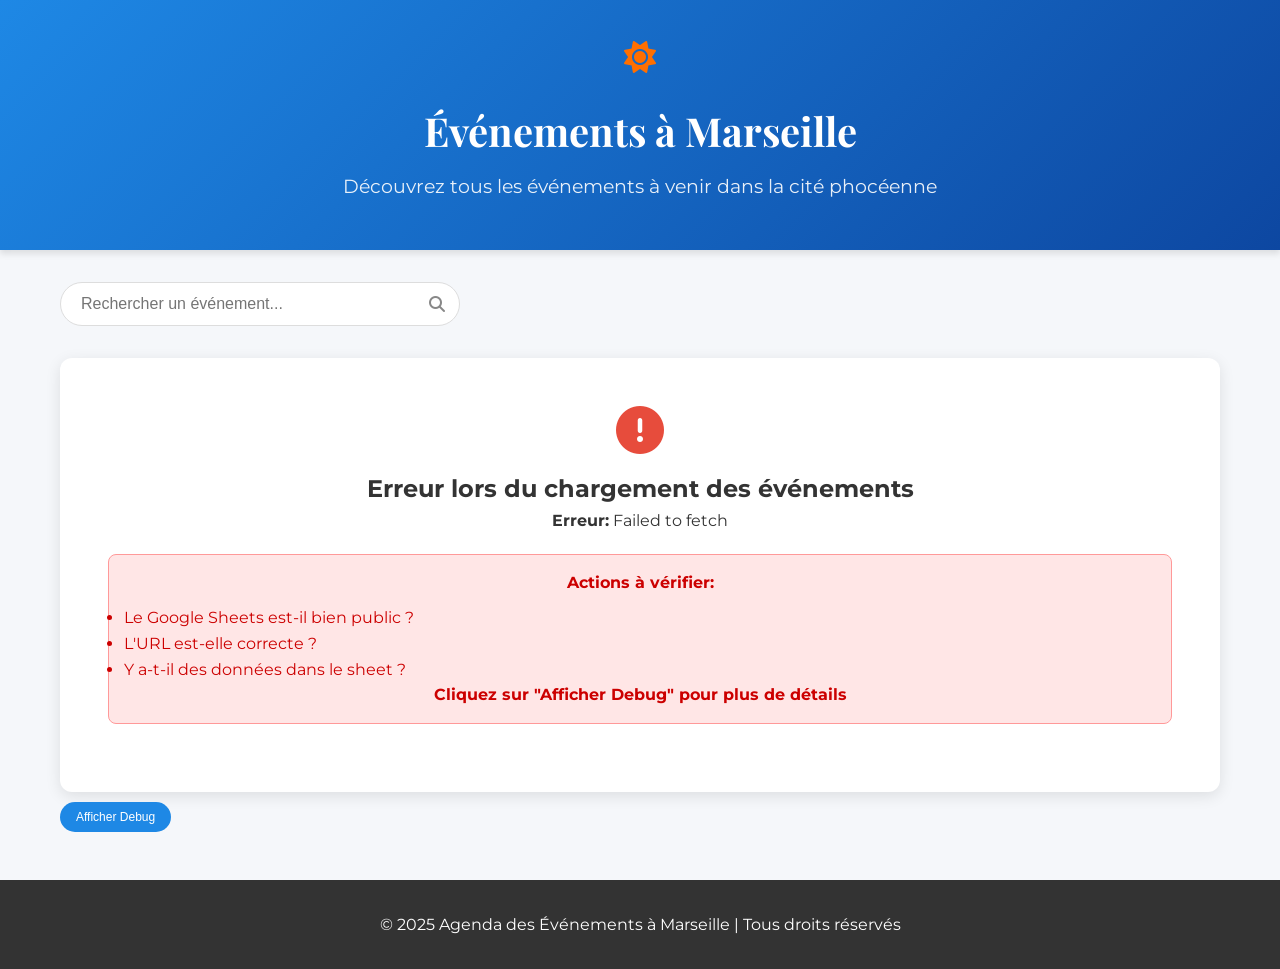
==== index.html @ 5e664c05 "Add files via upload" ====
<!DOCTYPE html>
<html lang="fr">
<head>
  <meta charset="UTF-8">
  <meta name="viewport" content="width=device-width, initial-scale=1.0">
  <title>Événements à Marseille | Agenda Culturel</title>
  <link rel="stylesheet" href="https://cdnjs.cloudflare.com/ajax/libs/font-awesome/6.4.0/css/all.min.css">
  <link href="https://fonts.googleapis.com/css2?family=Montserrat:wght@400;600;700&family=Playfair+Display:wght@700&display=swap" rel="stylesheet">
  <style>
    :root {
      --primary-color: #1e88e5;
      --secondary-color: #ff6f00;
      --background-color: #f5f7fa;
      --card-color: #ffffff;
      --text-color: #333333;
      --accent-color: #e91e63;
    }
    
    * {
      margin: 0;
      padding: 0;
      box-sizing: border-box;
    }
    
    body {
      font-family: 'Montserrat', sans-serif;
      background-color: var(--background-color);
      color: var(--text-color);
      line-height: 1.6;
    }
    
    header {
      background: linear-gradient(135deg, var(--primary-color), #0d47a1);
      color: white;
      padding: 2rem 0;
      text-align: center;
      box-shadow: 0 4px 6px rgba(0, 0, 0, 0.1);
    }
    
    .header-content {
      max-width: 1200px;
      margin: 0 auto;
      padding: 0 20px;
    }
    
    h1 {
      font-family: 'Playfair Display', serif;
      font-size: 2.5rem;
      margin-bottom: 0.5rem;
    }
    
    .subtitle {
      font-size: 1.2rem;
      opacity: 0.9;
      margin-bottom: 1rem;
    }
    
    .marseille-icon {
      font-size: 2rem;
      margin-bottom: 1rem;
      color: var(--secondary-color);
    }
    
    main {
      max-width: 1200px;
      margin: 2rem auto;
      padding: 0 20px;
    }
    
    .filters {
      display: flex;
      justify-content: space-between;
      align-items: center;
      margin-bottom: 2rem;
      flex-wrap: wrap;
      gap: 1rem;
    }
    
    .search-box {
      flex-grow: 1;
      max-width: 400px;
      position: relative;
    }
    
    .search-box input {
      width: 100%;
      padding: 12px 20px;
      border: 1px solid #ddd;
      border-radius: 30px;
      font-size: 1rem;
      outline: none;
      transition: all 0.3s;
    }
    
    .search-box input:focus {
      border-color: var(--primary-color);
      box-shadow: 0 0 0 2px rgba(30, 136, 229, 0.2);
    }
    
    .search-icon {
      position: absolute;
      right: 15px;
      top: 50%;
      transform: translateY(-50%);
      color: #888;
    }
    
    .events-grid {
      display: grid;
      grid-template-columns: repeat(auto-fill, minmax(300px, 1fr));
      gap: 2rem;
    }
    
    .event {
      background-color: var(--card-color);
      border-radius: 12px;
      overflow: hidden;
      box-shadow: 0 4px 15px rgba(0, 0, 0, 0.1);
      transition: transform 0.3s, box-shadow 0.3s;
      height: 100%;
      display: flex;
      flex-direction: column;
      cursor: pointer;
      text-decoration: none;
      color: inherit;
    }
    
    .event:hover {
      transform: translateY(-5px);
      box-shadow: 0 10px 25px rgba(0, 0, 0, 0.15);
    }
    
    .event-image {
      height: 200px;
      overflow: hidden;
      position: relative;
      background: linear-gradient(45deg, var(--primary-color), var(--accent-color));
      display: flex;
      align-items: center;
      justify-content: center;
      color: white;
      font-size: 3rem;
    }
    
    .event-image img {
      width: 100%;
      height: 100%;
      object-fit: cover;
      transition: transform 0.5s;
    }
    
    .event:hover .event-image img {
      transform: scale(1.05);
    }
    
    .event-content {
      padding: 1.5rem;
      flex-grow: 1;
      display: flex;
      flex-direction: column;
    }
    
    .event-date {
      display: inline-block;
      background-color: var(--accent-color);
      color: white;
      padding: 5px 12px;
      border-radius: 20px;
      font-size: 0.85rem;
      margin-bottom: 1rem;
    }
    
    .event h2 {
      font-size: 1.4rem;
      margin-bottom: 0.8rem;
      color: var(--primary-color);
    }
    
    .event-description {
      margin-bottom: 1.2rem;
      color: #555;
      display: -webkit-box;
      -webkit-line-clamp: 3;
      -webkit-box-orient: vertical;
      overflow: hidden;
      flex-grow: 1;
    }
    
    .event-details {
      display: flex;
      flex-direction: column;
      gap: 0.5rem;
      font-size: 0.95rem;
      margin-top: auto;
    }
    
    .event-detail {
      display: flex;
      align-items: flex-start;
      gap: 0.5rem;
    }
    
    .event-detail i {
      color: var(--primary-color);
      min-width: 20px;
      margin-top: 4px;
    }
    
    .view-more-btn {
      background: linear-gradient(135deg, var(--primary-color), var(--accent-color));
      color: white;
      border: none;
      padding: 10px 20px;
      border-radius: 25px;
      font-size: 0.9rem;
      cursor: pointer;
      transition: all 0.3s;
      margin-top: 1rem;
      text-align: center;
      display: inline-block;
      text-decoration: none;
    }
    
    .view-more-btn:hover {
      transform: translateX(5px);
      box-shadow: 0 5px 15px rgba(30, 136, 229, 0.3);
    }
    
    .no-events {
      grid-column: 1 / -1;
      text-align: center;
      padding: 3rem;
      background-color: var(--card-color);
      border-radius: 12px;
      box-shadow: 0 4px 15px rgba(0, 0, 0, 0.1);
    }
    
    .loading {
      text-align: center;
      padding: 2rem;
      font-size: 1.2rem;
      color: #666;
    }
    
    footer {
      background-color: #333;
      color: white;
      text-align: center;
      padding: 2rem 0;
      margin-top: 3rem;
    }
    
    .footer-content {
      max-width: 1200px;
      margin: 0 auto;
      padding: 0 20px;
    }
    
    .price-tag {
      display: inline-block;
      background-color: var(--secondary-color);
      color: white;
      padding: 3px 10px;
      border-radius: 20px;
      font-size: 0.8rem;
      margin-top: 0.5rem;
    }
    
    .debug-info {
      background-color: #f8f9fa;
      border: 1px solid #ddd;
      padding: 10px;
      margin-top: 20px;
      border-radius: 5px;
      font-family: monospace;
      font-size: 12px;
      white-space: pre-wrap;
      max-height: 300px;
      overflow-y: auto;
      display: none;
    }
    
    .debug-toggle {
      background: var(--primary-color);
      color: white;
      border: none;
      padding: 8px 16px;
      border-radius: 20px;
      cursor: pointer;
      margin-top: 10px;
      font-size: 12px;
    }
    
    .error-message {
      background-color: #ffe6e6;
      border: 1px solid #ff9999;
      color: #cc0000;
      padding: 15px;
      border-radius: 8px;
      margin: 20px 0;
    }
    
    @media (max-width: 768px) {
      .events-grid {
        grid-template-columns: 1fr;
      }
      
      .filters {
        flex-direction: column;
        align-items: stretch;
      }
      
      .search-box {
        max-width: 100%;
      }
      
      h1 {
        font-size: 2rem;
      }
    }
  </style>
</head>
<body>
  <header>
    <div class="header-content">
      <div class="marseille-icon">
        <i class="fas fa-sun"></i>
      </div>
      <h1>Événements à Marseille</h1>
      <p class="subtitle">Découvrez tous les événements à venir dans la cité phocéenne</p>
    </div>
  </header>

  <main>
    <div class="filters">
      <div class="search-box">
        <input type="text" id="search-input" placeholder="Rechercher un événement...">
        <i class="fas fa-search search-icon"></i>
      </div>
    </div>
    
    <div id="events-container" class="events-grid">
      <div class="loading">
        <i class="fas fa-spinner fa-spin"></i> Chargement des événements...
      </div>
    </div>
    
    <button class="debug-toggle" onclick="toggleDebug()">Afficher Debug</button>
    <div id="debug-info" class="debug-info"></div>
  </main>

  <footer>
    <div class="footer-content">
      <p>&copy; 2025 Agenda des Événements à Marseille | Tous droits réservés</p>
    </div>
  </footer>

  <script>
    const sheetURL = "https://docs.google.com/spreadsheets/d/1FGkH2h9VvGw-jmrqRP0_Gr5gJJ10aplNhSPV1yyI5_U/gviz/tq?tqx=out:json&gid=0";
    let allEvents = [];
    let debugLogs = [];

    function logDebug(message, data = null) {
      const timestamp = new Date().toLocaleTimeString();
      let logEntry = `[${timestamp}] ${message}`;
      if (data) {
        logEntry += "\n" + JSON.stringify(data, null, 2);
      }
      debugLogs.push(logEntry);
      console.log(message, data);
    }
    
    function toggleDebug() {
      const debugDiv = document.getElementById('debug-info');
      const button = document.querySelector('.debug-toggle');
      if (debugDiv.style.display === 'none' || debugDiv.style.display === '') {
        debugDiv.style.display = 'block';
        debugDiv.textContent = debugLogs.join('\n\n');
        button.textContent = 'Masquer Debug';
      } else {
        debugDiv.style.display = 'none';
        button.textContent = 'Afficher Debug';
      }
    }
    
    // Fonction pour extraire la valeur d'une colonne
    function getColumnValue(row, possibleNames) {
      for (let name of possibleNames) {
        const index = cols.indexOf(name);
        if (index !== -1 && row.c && row.c[index] && row.c[index].v !== null && row.c[index].v !== undefined) {
          if (name === "Date" && row.c[index].f) {
            return row.c[index].f;
          }
          let value = row.c[index].v;
          if (typeof value === 'string') {
            value = value.replace(/#+/g, "").trim();
          }
          return value;
        }
      }
      return null;
    }
    
    let cols = [];

    async function fetchEvents() {
      try {
        logDebug('🚀 Début du chargement des événements');
        logDebug('📍 URL utilisée:', { url: sheetURL });
        
        const response = await fetch(sheetURL);
        logDebug('📡 Réponse reçue:', { status: response.status, statusText: response.statusText });
        
        if (!response.ok) {
          throw new Error(`Erreur HTTP: ${response.status} - ${response.statusText}`);
        }
        
        const text = await response.text();
        logDebug('📄 Taille de la réponse:', { bytes: text.length });
        
        // Extraire le JSON depuis la réponse JSONP
        const jsonStart = text.indexOf('{');
        const jsonEnd = text.lastIndexOf('}') + 1;
        if (jsonStart === -1 || jsonEnd === 0) {
          throw new Error('Format de réponse invalide - pas de JSON trouvé.');
        }
        const jsonText = text.substring(jsonStart, jsonEnd);
        
        const json = JSON.parse(jsonText);
        logDebug('✅ JSON parsé avec succès');
        
        if (!json.table || !json.table.rows || !json.table.cols) {
          throw new Error('La structure attendue n\'est pas présente dans la réponse JSON.');
        }
        
        cols = json.table.cols.map(col => col.label);
        const rows = json.table.rows;
        logDebug('📊 Structure des données:', {
          nombreLignes: rows.length,
          nombreColonnes: cols.length,
          colonnes: cols
        });
        
        const today = new Date();
        today.setHours(0, 0, 0, 0);
        
        allEvents = rows.map((row, index) => {
          const event = {};
          try {
            // Récupérer l'ID unique depuis le Google Sheet
            event.id = getColumnValue(row, ['ID de l\'evenement', 'ID de l\'événement', 'Event ID', 'ID']) || `event-${index}`;
            event.title = getColumnValue(row, ['Titre', 'Title']) || `Événement ${index + 1}`;
            event.description = getColumnValue(row, ['Description', 'Description courte']) || 'Description non disponible';
            event.price = getColumnValue(row, ['Prix', 'Price']) || 'Prix non précisé';
            event.location = getColumnValue(row, ['Lieu', 'Location']) || 'Lieu non précisé';
            event.address = getColumnValue(row, ['Adresse', 'Address']) || '';
            event.thumbnail = getColumnValue(row, ['Thumbnail']) || '';
            event.category = getColumnValue(row, ['Catégorie', 'Category']) || '';
            
            // Traitement de la date
            const dateValue = getColumnValue(row, ['Date']);
            if (dateValue) {
              if (typeof dateValue === 'string' && /^\d{4}-\d{2}-\d{2}$/.test(dateValue)) {
                event.eventDate = new Date(dateValue + "T00:00:00");
              } else {
                event.eventDate = new Date(dateValue);
              }
              if (isNaN(event.eventDate.getTime())) {
                event.eventDate = new Date();
                event.eventDate.setDate(event.eventDate.getDate() + 7);
                event.formattedDate = "Date à confirmer";
              } else {
                event.formattedDate = event.eventDate.toLocaleDateString('fr-FR', {
                  weekday: 'long',
                  day: 'numeric',
                  month: 'long',
                  year: 'numeric'
                });
              }
            } else {
              event.eventDate = new Date();
              event.eventDate.setDate(event.eventDate.getDate() + 7);
              event.formattedDate = "Date à confirmer";
            }
            return event;
          } catch (e) {
            logDebug(`❌ Erreur lors du traitement de l'événement ${index}:`, e.message);
            return null;
          }
        }).filter(event => event && event.title && event.title.trim() !== '');
        
        // Sauvegarder les événements dans le localStorage pour la page de détail
        localStorage.setItem('marseilleEvents', JSON.stringify(allEvents));
        
        logDebug('🎉 Événements traités:', {
          nombreTotal: allEvents.length
        });
        
        // Filtrer les événements à venir
        const upcomingEvents = allEvents.filter(e => e.eventDate >= today).sort((a, b) => a.eventDate - b.eventDate);
        logDebug('📅 Événements à venir:', { nombre: upcomingEvents.length });
        
        displayEvents(upcomingEvents);
        setupSearch();
      } catch (error) {
        logDebug('💥 ERREUR CRITIQUE:', error);
        console.error('Erreur lors du chargement des événements:', error);
        document.getElementById('events-container').innerHTML = `
          <div class="no-events">
            <i class="fas fa-exclamation-circle" style="font-size: 3rem; color: #e74c3c; margin-bottom: 1rem;"></i>
            <h2>Erreur lors du chargement des événements</h2>
            <p><strong>Erreur:</strong> ${error.message}</p>
            <div class="error-message">
              <strong>Actions à vérifier:</strong>
              <ul style="text-align: left; margin-top: 10px;">
                <li>Le Google Sheets est-il bien public ?</li>
                <li>L'URL est-elle correcte ?</li>
                <li>Y a-t-il des données dans le sheet ?</li>
              </ul>
              <p><strong>Cliquez sur "Afficher Debug" pour plus de détails</strong></p>
            </div>
          </div>
        `;
      }
    }
    
    function displayEvents(events) {
      const container = document.getElementById('events-container');
      if (events.length === 0) {
        container.innerHTML = `
          <div class="no-events">
            <i class="fas fa-calendar-times" style="font-size: 3rem; color: #666; margin-bottom: 1rem;"></i>
            <h2>Aucun événement à venir</h2>
            <p>Revenez bientôt pour découvrir les prochains événements à Marseille !</p>
          </div>
        `;
        return;
      }
      
      container.innerHTML = events.map(event => {
        const imageHTML = (event.thumbnail && event.thumbnail.trim() !== '')
          ? `<img src="${event.thumbnail}" alt="${event.title}" onerror="this.parentNode.innerHTML='<i class=\\'fas fa-music\\'></i>'">`
          : '<i class="fas fa-music"></i>';
        
        return `
          <a href="event-detail.html?id=${event.id}" class="event">
            <div class="event-image">${imageHTML}</div>
            <div class="event-content">
              <span class="event-date">${event.formattedDate}</span>
              <h2>${event.title}</h2>
              <p class="event-description">${event.description}</p>
              <div class="event-details">
                ${event.location && event.location !== 'Lieu non précisé'
                  ? `<div class="event-detail"><i class="fas fa-map-marker-alt"></i><span>${event.location}${event.address ? ', ' + event.address : ''}</span></div>`
                  : ''}
                ${event.price && event.price !== 'Prix non précisé'
                  ? `<div class="event-detail"><i class="fas fa-tag"></i><span class="price-tag">${event.price}</span></div>`
                  : ''}
                ${event.category
                  ? `<div class="event-detail"><i class="fas fa-folder"></i><span>${event.category}</span></div>`
                  : ''}
              </div>
              <span class="view-more-btn">Voir plus <i class="fas fa-arrow-right"></i></span>
            </div>
          </a>
        `;
      }).join('');
      
      logDebug('✨ Événements affichés avec succès');
    }
    
    function setupSearch() {
      const searchInput = document.getElementById('search-input');
      searchInput.addEventListener('input', (e) => {
        const searchTerm = e.target.value.toLowerCase().trim();
        if (searchTerm === '') {
          const today = new Date();
          today.setHours(0, 0, 0, 0);
          const upcomingEvents = allEvents.filter(event => event.eventDate >= today).sort((a, b) => a.eventDate - b.eventDate);
          displayEvents(upcomingEvents);
        } else {
          const filteredEvents = allEvents.filter(event => {
            const searchableText = `${event.title} ${event.description} ${event.location} ${event.category}`.toLowerCase();
            return searchableText.includes(searchTerm);
          });
          displayEvents(filteredEvents);
        }
      });
      logDebug('🔍 Recherche configurée');
    }
    
    document.addEventListener('DOMContentLoaded', () => {
      logDebug('🌟 Page chargée, début de l\'initialisation');
      fetchEvents();
    });
  </script>
</body>
</html>
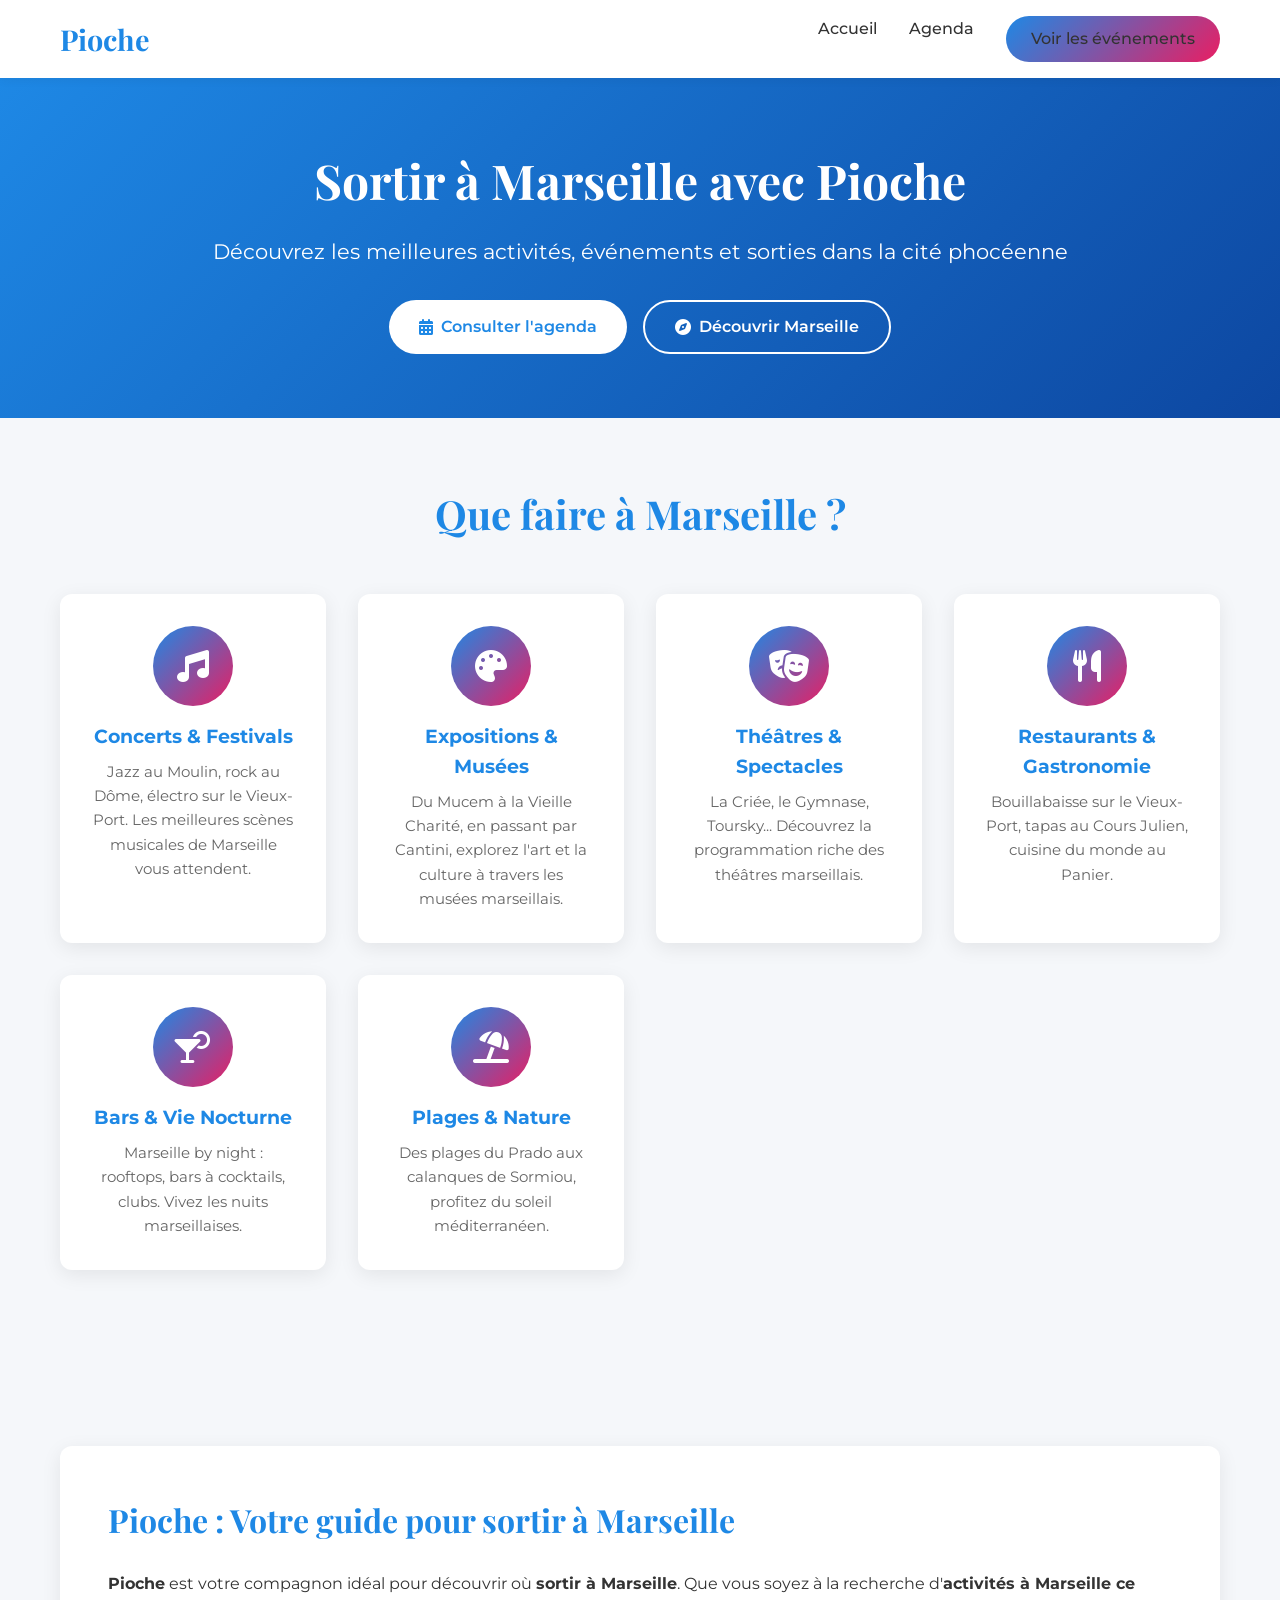
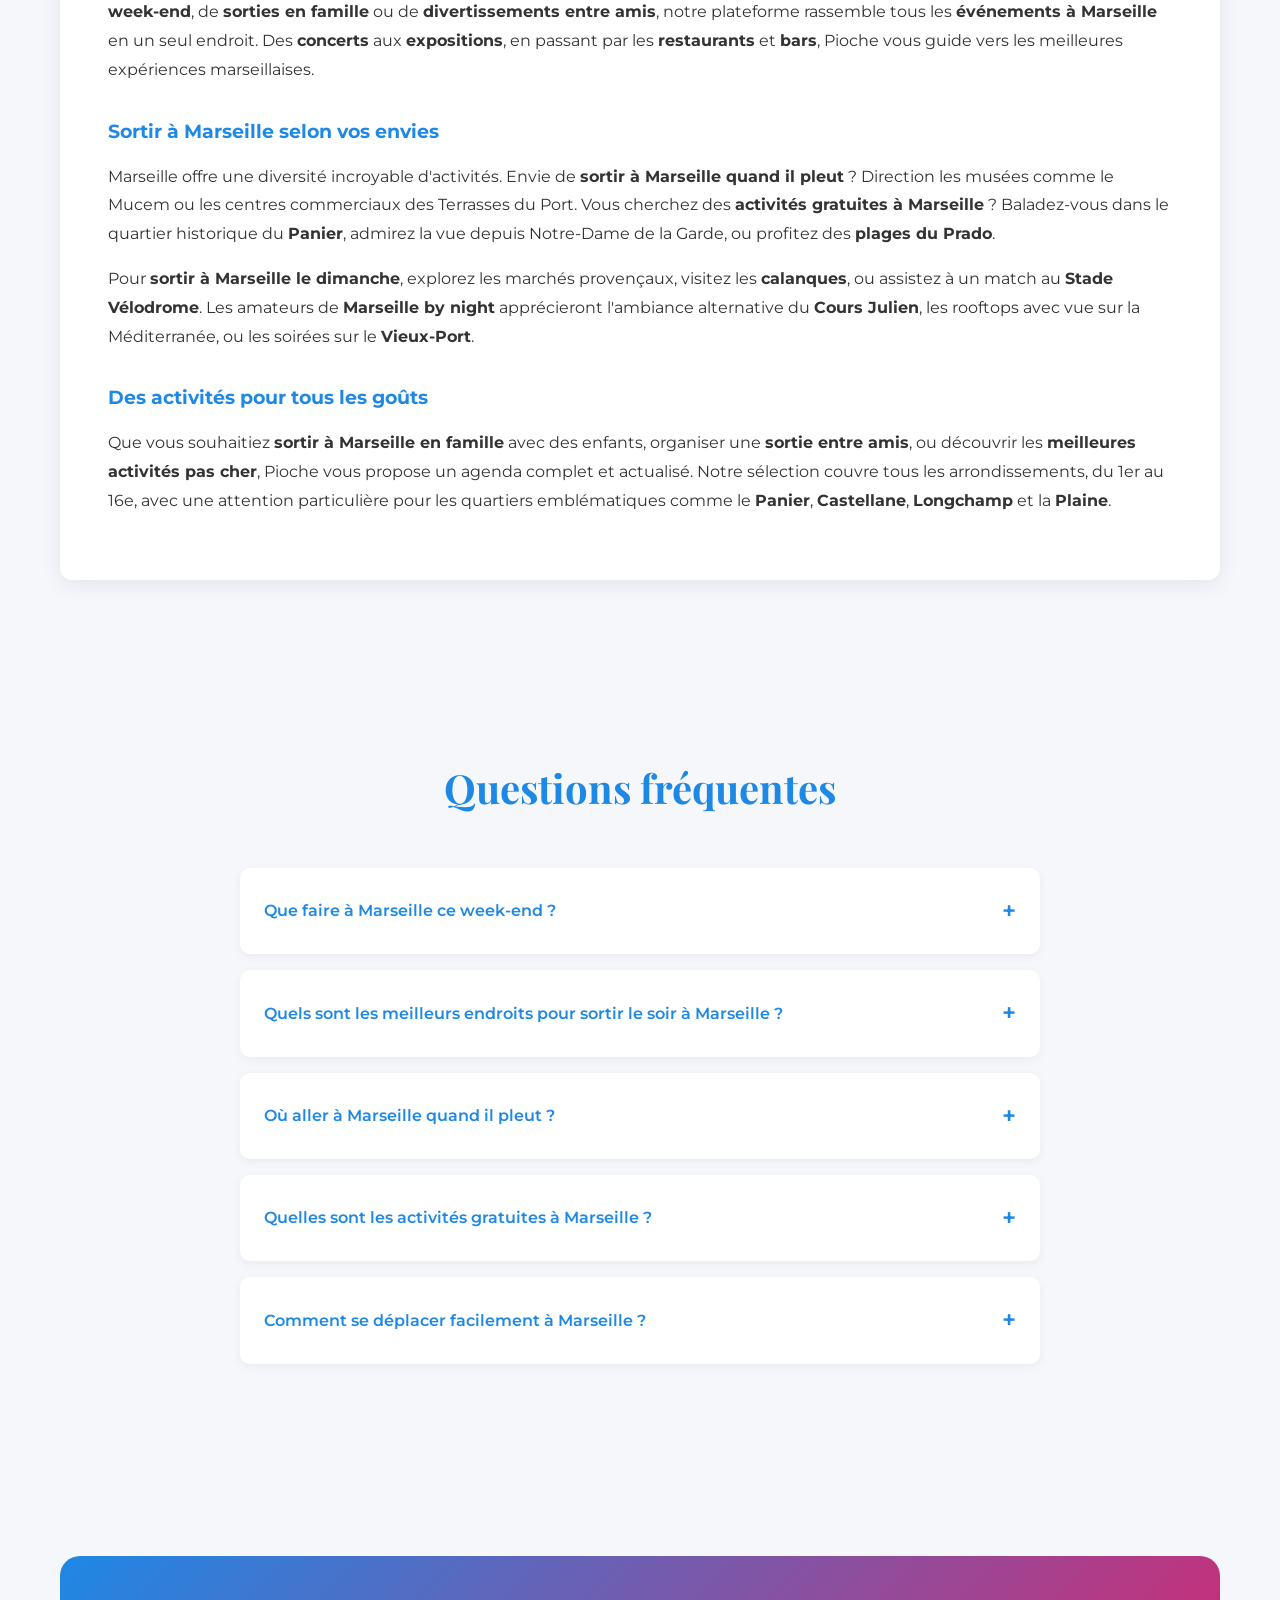
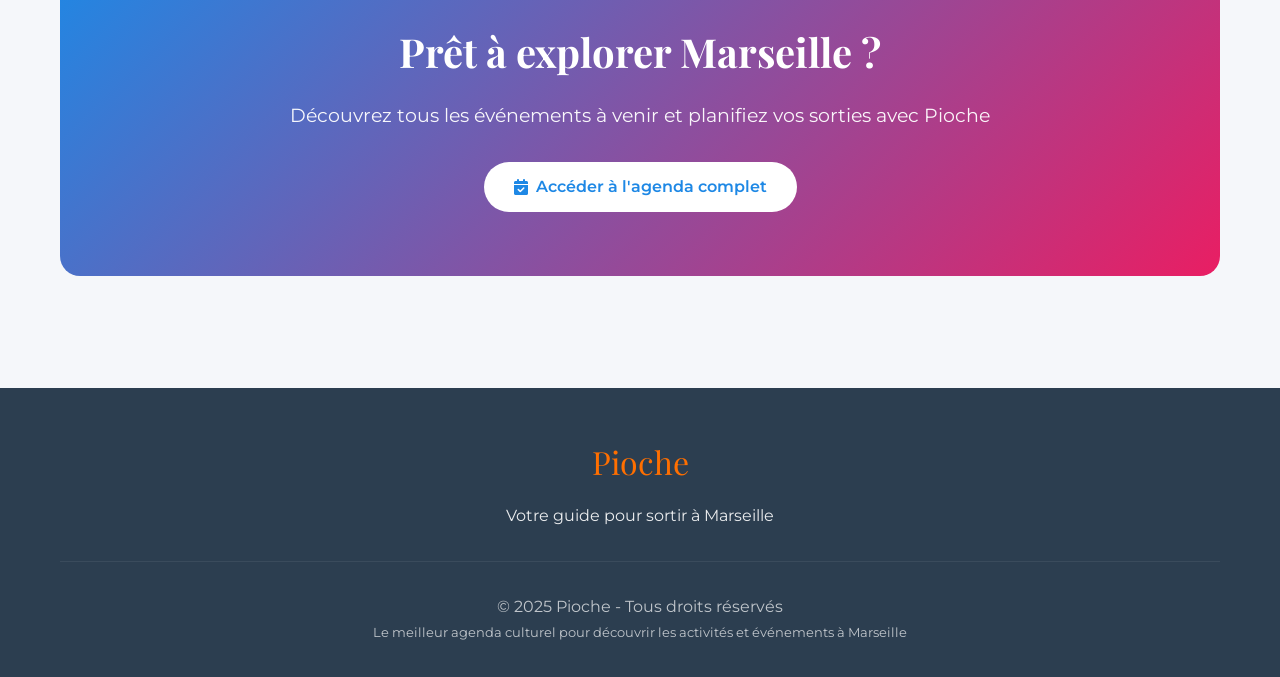
==== commit 7478fdd3: "Add files via upload" ====
--- a/index.html
+++ b/index.html
@@ -3,9 +3,77 @@
 <head>
   <meta charset="UTF-8">
   <meta name="viewport" content="width=device-width, initial-scale=1.0">
-  <title>Événements à Marseille | Agenda Culturel</title>
+  
+  <!-- SEO Meta Tags Essentiels -->
+  <title>Sortir à Marseille - Pioche | Guide des Activités & Événements 2025</title>
+  <meta name="description" content="Découvrez où sortir à Marseille avec Pioche : concerts, expositions, théâtres, restaurants et bars. Trouvez les meilleures activités à Marseille ce week-end, en famille ou entre amis. Guide complet des sorties marseillaises.">
+  <meta name="keywords" content="sortir à Marseille, activités Marseille, loisirs Marseille, que faire à Marseille, événements Marseille, Pioche, Marseille by night, sortir à Marseille ce week-end, concerts Marseille, expositions Marseille">
+  
+  <!-- Open Graph pour les réseaux sociaux -->
+  <meta property="og:title" content="Pioche - Sortir à Marseille | Guide des Événements & Activités 2025">
+  <meta property="og:description" content="Découvrez tous les événements et activités à Marseille avec Pioche : concerts, expositions, théâtres. Votre guide pour sortir dans la cité phocéenne !">
+  <meta property="og:image" content="https://pioche.me/images/pioche-og.jpg">
+  <meta property="og:url" content="https://pioche.me">
+  <meta property="og:type" content="website">
+  <meta property="og:locale" content="fr_FR">
+  <meta property="og:site_name" content="Pioche - Sortir à Marseille">
+  
+  <!-- Twitter Card -->
+  <meta name="twitter:card" content="summary_large_image">
+  <meta name="twitter:title" content="Pioche - Sortir à Marseille | Guide Culturel 2025">
+  <meta name="twitter:description" content="Tous les événements et activités à Marseille sur Pioche : concerts, expos, théâtres. Votre guide pour sortir à Marseille !">
+  <meta name="twitter:image" content="https://pioche.me/images/pioche-twitter.jpg">
+  
+  <!-- Canonical URL -->
+  <link rel="canonical" href="https://pioche.me/">
+  
+  <!-- Favicon -->
+  <link rel="icon" type="image/x-icon" href="/favicon.ico">
+  <link rel="apple-touch-icon" sizes="180x180" href="/apple-touch-icon.png">
+  
+  <!-- Schema.org Structured Data -->
+  <script type="application/ld+json">
+  {
+    "@context": "https://schema.org",
+    "@type": "WebSite",
+    "name": "Pioche - Sortir à Marseille",
+    "url": "https://pioche.me",
+    "description": "Guide culturel et agenda des sorties à Marseille : événements, concerts, expositions, théâtres",
+    "potentialAction": {
+      "@type": "SearchAction",
+      "target": "https://pioche.me/agenda.html?search={search_term_string}",
+      "query-input": "required name=search_term_string"
+    },
+    "publisher": {
+      "@type": "Organization",
+      "name": "Pioche",
+      "url": "https://pioche.me",
+      "logo": {
+        "@type": "ImageObject",
+        "url": "https://pioche.me/logo.png"
+      }
+    },
+    "areaServed": {
+      "@type": "City",
+      "name": "Marseille",
+      "address": {
+        "@type": "PostalAddress",
+        "addressRegion": "Provence-Alpes-Côte d'Azur",
+        "addressCountry": "FR"
+      }
+    }
+  }
+  </script>
+  
+  <!-- Preconnect pour optimiser les performances -->
+  <link rel="preconnect" href="https://fonts.googleapis.com">
+  <link rel="preconnect" href="https://fonts.gstatic.com" crossorigin>
+  <link rel="preconnect" href="https://cdnjs.cloudflare.com">
+  
+  <!-- CSS externe -->
   <link rel="stylesheet" href="https://cdnjs.cloudflare.com/ajax/libs/font-awesome/6.4.0/css/all.min.css">
   <link href="https://fonts.googleapis.com/css2?family=Montserrat:wght@400;600;700&family=Playfair+Display:wght@700&display=swap" rel="stylesheet">
+  
   <style>
     :root {
       --primary-color: #1e88e5;
@@ -29,225 +97,327 @@
       line-height: 1.6;
     }
     
-    header {
+    /* Skip to main content for accessibility */
+    .skip-link {
+      position: absolute;
+      top: -40px;
+      left: 0;
+      background: var(--primary-color);
+      color: white;
+      padding: 8px;
+      text-decoration: none;
+      z-index: 100;
+    }
+    
+    .skip-link:focus {
+      top: 0;
+    }
+    
+    /* Navigation */
+    nav {
+      background: white;
+      box-shadow: 0 2px 10px rgba(0, 0, 0, 0.05);
+      position: sticky;
+      top: 0;
+      z-index: 100;
+    }
+    
+    .nav-container {
+      max-width: 1200px;
+      margin: 0 auto;
+      padding: 1rem 20px;
+      display: flex;
+      justify-content: space-between;
+      align-items: center;
+    }
+    
+    .logo {
+      font-family: 'Playfair Display', serif;
+      font-size: 1.8rem;
+      color: var(--primary-color);
+      text-decoration: none;
+      font-weight: 700;
+    }
+    
+    .nav-links {
+      display: flex;
+      gap: 2rem;
+      list-style: none;
+    }
+    
+    .nav-links a {
+      color: var(--text-color);
+      text-decoration: none;
+      font-weight: 500;
+      transition: color 0.3s;
+    }
+    
+    .nav-links a:hover {
+      color: var(--primary-color);
+    }
+    
+    .cta-button {
+      background: linear-gradient(135deg, var(--primary-color), var(--accent-color));
+      color: white;
+      padding: 10px 25px;
+      border-radius: 25px;
+      text-decoration: none;
+      font-weight: 600;
+      transition: transform 0.3s, box-shadow 0.3s;
+      display: inline-block;
+    }
+    
+    .cta-button:hover {
+      transform: translateY(-2px);
+      box-shadow: 0 5px 20px rgba(30, 136, 229, 0.3);
+    }
+    
+    /* Hero Section */
+    .hero {
       background: linear-gradient(135deg, var(--primary-color), #0d47a1);
       color: white;
-      padding: 2rem 0;
+      padding: 4rem 0;
       text-align: center;
-      box-shadow: 0 4px 6px rgba(0, 0, 0, 0.1);
-    }
-    
-    .header-content {
+    }
+    
+    .hero-content {
       max-width: 1200px;
       margin: 0 auto;
       padding: 0 20px;
     }
     
-    h1 {
+    .hero h1 {
+      font-family: 'Playfair Display', serif;
+      font-size: 3rem;
+      margin-bottom: 1rem;
+      animation: fadeInUp 0.8s ease;
+    }
+    
+    @keyframes fadeInUp {
+      from {
+        opacity: 0;
+        transform: translateY(30px);
+      }
+      to {
+        opacity: 1;
+        transform: translateY(0);
+      }
+    }
+    
+    .hero-subtitle {
+      font-size: 1.3rem;
+      margin-bottom: 2rem;
+      opacity: 0.95;
+      animation: fadeInUp 0.8s ease 0.2s both;
+    }
+    
+    .hero-buttons {
+      display: flex;
+      gap: 1rem;
+      justify-content: center;
+      flex-wrap: wrap;
+      animation: fadeInUp 0.8s ease 0.4s both;
+    }
+    
+    .hero-cta {
+      background: white;
+      color: var(--primary-color);
+      padding: 12px 30px;
+      border-radius: 30px;
+      text-decoration: none;
+      font-weight: 600;
+      transition: all 0.3s;
+      display: inline-flex;
+      align-items: center;
+      gap: 0.5rem;
+    }
+    
+    .hero-cta:hover {
+      transform: scale(1.05);
+      box-shadow: 0 10px 30px rgba(255, 255, 255, 0.3);
+    }
+    
+    .hero-cta-secondary {
+      background: transparent;
+      color: white;
+      border: 2px solid white;
+    }
+    
+    .hero-cta-secondary:hover {
+      background: white;
+      color: var(--primary-color);
+    }
+    
+    /* Main Content Sections */
+    .section {
+      padding: 4rem 0;
+    }
+    
+    .section-container {
+      max-width: 1200px;
+      margin: 0 auto;
+      padding: 0 20px;
+    }
+    
+    .section-title {
       font-family: 'Playfair Display', serif;
       font-size: 2.5rem;
+      color: var(--primary-color);
+      text-align: center;
+      margin-bottom: 3rem;
+    }
+    
+    /* Categories Grid */
+    .categories-grid {
+      display: grid;
+      grid-template-columns: repeat(auto-fit, minmax(250px, 1fr));
+      gap: 2rem;
+      margin-bottom: 3rem;
+    }
+    
+    .category-card {
+      background: white;
+      padding: 2rem;
+      border-radius: 12px;
+      text-align: center;
+      box-shadow: 0 5px 20px rgba(0, 0, 0, 0.08);
+      transition: transform 0.3s, box-shadow 0.3s;
+      cursor: pointer;
+    }
+    
+    .category-card:hover {
+      transform: translateY(-5px);
+      box-shadow: 0 10px 30px rgba(0, 0, 0, 0.15);
+    }
+    
+    .category-icon {
+      width: 80px;
+      height: 80px;
+      margin: 0 auto 1rem;
+      background: linear-gradient(135deg, var(--primary-color), var(--accent-color));
+      border-radius: 50%;
+      display: flex;
+      align-items: center;
+      justify-content: center;
+      font-size: 2rem;
+      color: white;
+    }
+    
+    .category-card h3 {
+      color: var(--primary-color);
       margin-bottom: 0.5rem;
     }
     
-    .subtitle {
-      font-size: 1.2rem;
-      opacity: 0.9;
+    .category-card p {
+      color: #666;
+      font-size: 0.95rem;
+    }
+    
+    /* Content Section */
+    .content-section {
+      background: white;
+      padding: 3rem;
+      border-radius: 12px;
+      box-shadow: 0 5px 20px rgba(0, 0, 0, 0.08);
+      margin-bottom: 3rem;
+    }
+    
+    .content-section h2 {
+      color: var(--primary-color);
+      font-family: 'Playfair Display', serif;
+      font-size: 2rem;
+      margin-bottom: 1.5rem;
+    }
+    
+    .content-section h3 {
+      color: var(--primary-color);
+      margin: 2rem 0 1rem;
+    }
+    
+    .content-section p {
+      line-height: 1.8;
       margin-bottom: 1rem;
     }
     
-    .marseille-icon {
-      font-size: 2rem;
+    /* FAQ Section */
+    .faq-container {
+      max-width: 800px;
+      margin: 0 auto;
+    }
+    
+    .faq-item {
+      background: white;
       margin-bottom: 1rem;
-      color: var(--secondary-color);
-    }
-    
-    main {
-      max-width: 1200px;
-      margin: 2rem auto;
-      padding: 0 20px;
-    }
-    
-    .filters {
+      border-radius: 10px;
+      box-shadow: 0 3px 10px rgba(0, 0, 0, 0.05);
+      overflow: hidden;
+    }
+    
+    .faq-question {
+      padding: 1.5rem;
+      font-weight: 600;
+      color: var(--primary-color);
+      cursor: pointer;
       display: flex;
       justify-content: space-between;
       align-items: center;
-      margin-bottom: 2rem;
-      flex-wrap: wrap;
-      gap: 1rem;
-    }
-    
-    .search-box {
-      flex-grow: 1;
-      max-width: 400px;
-      position: relative;
-    }
-    
-    .search-box input {
-      width: 100%;
-      padding: 12px 20px;
-      border: 1px solid #ddd;
-      border-radius: 30px;
-      font-size: 1rem;
-      outline: none;
-      transition: all 0.3s;
-    }
-    
-    .search-box input:focus {
-      border-color: var(--primary-color);
-      box-shadow: 0 0 0 2px rgba(30, 136, 229, 0.2);
-    }
-    
-    .search-icon {
-      position: absolute;
-      right: 15px;
-      top: 50%;
-      transform: translateY(-50%);
-      color: #888;
-    }
-    
-    .events-grid {
-      display: grid;
-      grid-template-columns: repeat(auto-fill, minmax(300px, 1fr));
-      gap: 2rem;
-    }
-    
-    .event {
-      background-color: var(--card-color);
-      border-radius: 12px;
+      transition: background 0.3s;
+    }
+    
+    .faq-question:hover {
+      background: #f8f9fa;
+    }
+    
+    .faq-question::after {
+      content: '+';
+      font-size: 1.5rem;
+      transition: transform 0.3s;
+    }
+    
+    .faq-item.active .faq-question::after {
+      transform: rotate(45deg);
+    }
+    
+    .faq-answer {
+      padding: 0 1.5rem;
+      max-height: 0;
       overflow: hidden;
-      box-shadow: 0 4px 15px rgba(0, 0, 0, 0.1);
-      transition: transform 0.3s, box-shadow 0.3s;
-      height: 100%;
-      display: flex;
-      flex-direction: column;
-      cursor: pointer;
-      text-decoration: none;
-      color: inherit;
-    }
-    
-    .event:hover {
-      transform: translateY(-5px);
-      box-shadow: 0 10px 25px rgba(0, 0, 0, 0.15);
-    }
-    
-    .event-image {
-      height: 200px;
-      overflow: hidden;
-      position: relative;
-      background: linear-gradient(45deg, var(--primary-color), var(--accent-color));
-      display: flex;
-      align-items: center;
-      justify-content: center;
-      color: white;
-      font-size: 3rem;
-    }
-    
-    .event-image img {
-      width: 100%;
-      height: 100%;
-      object-fit: cover;
-      transition: transform 0.5s;
-    }
-    
-    .event:hover .event-image img {
-      transform: scale(1.05);
-    }
-    
-    .event-content {
-      padding: 1.5rem;
-      flex-grow: 1;
-      display: flex;
-      flex-direction: column;
-    }
-    
-    .event-date {
-      display: inline-block;
-      background-color: var(--accent-color);
-      color: white;
-      padding: 5px 12px;
-      border-radius: 20px;
-      font-size: 0.85rem;
-      margin-bottom: 1rem;
-    }
-    
-    .event h2 {
-      font-size: 1.4rem;
-      margin-bottom: 0.8rem;
-      color: var(--primary-color);
-    }
-    
-    .event-description {
-      margin-bottom: 1.2rem;
-      color: #555;
-      display: -webkit-box;
-      -webkit-line-clamp: 3;
-      -webkit-box-orient: vertical;
-      overflow: hidden;
-      flex-grow: 1;
-    }
-    
-    .event-details {
-      display: flex;
-      flex-direction: column;
-      gap: 0.5rem;
-      font-size: 0.95rem;
-      margin-top: auto;
-    }
-    
-    .event-detail {
-      display: flex;
-      align-items: flex-start;
-      gap: 0.5rem;
-    }
-    
-    .event-detail i {
-      color: var(--primary-color);
-      min-width: 20px;
-      margin-top: 4px;
-    }
-    
-    .view-more-btn {
+      transition: max-height 0.3s, padding 0.3s;
+    }
+    
+    .faq-item.active .faq-answer {
+      padding: 0 1.5rem 1.5rem;
+      max-height: 500px;
+    }
+    
+    /* CTA Section */
+    .cta-section {
       background: linear-gradient(135deg, var(--primary-color), var(--accent-color));
       color: white;
-      border: none;
-      padding: 10px 20px;
-      border-radius: 25px;
-      font-size: 0.9rem;
-      cursor: pointer;
-      transition: all 0.3s;
-      margin-top: 1rem;
       text-align: center;
-      display: inline-block;
-      text-decoration: none;
-    }
-    
-    .view-more-btn:hover {
-      transform: translateX(5px);
-      box-shadow: 0 5px 15px rgba(30, 136, 229, 0.3);
-    }
-    
-    .no-events {
-      grid-column: 1 / -1;
+      padding: 4rem 0;
+      border-radius: 20px;
+      margin: 3rem 0;
+    }
+    
+    .cta-section h2 {
+      font-family: 'Playfair Display', serif;
+      font-size: 2.5rem;
+      margin-bottom: 1rem;
+    }
+    
+    .cta-section p {
+      font-size: 1.2rem;
+      margin-bottom: 2rem;
+      opacity: 0.95;
+    }
+    
+    /* Footer */
+    footer {
+      background: #2c3e50;
+      color: white;
+      padding: 3rem 0 2rem;
       text-align: center;
-      padding: 3rem;
-      background-color: var(--card-color);
-      border-radius: 12px;
-      box-shadow: 0 4px 15px rgba(0, 0, 0, 0.1);
-    }
-    
-    .loading {
-      text-align: center;
-      padding: 2rem;
-      font-size: 1.2rem;
-      color: #666;
-    }
-    
-    footer {
-      background-color: #333;
-      color: white;
-      text-align: center;
-      padding: 2rem 0;
-      margin-top: 3rem;
     }
     
     .footer-content {
@@ -256,342 +426,329 @@
       padding: 0 20px;
     }
     
-    .price-tag {
-      display: inline-block;
-      background-color: var(--secondary-color);
-      color: white;
-      padding: 3px 10px;
-      border-radius: 20px;
-      font-size: 0.8rem;
-      margin-top: 0.5rem;
-    }
-    
-    .debug-info {
-      background-color: #f8f9fa;
-      border: 1px solid #ddd;
-      padding: 10px;
-      margin-top: 20px;
-      border-radius: 5px;
-      font-family: monospace;
-      font-size: 12px;
-      white-space: pre-wrap;
-      max-height: 300px;
-      overflow-y: auto;
-      display: none;
-    }
-    
-    .debug-toggle {
-      background: var(--primary-color);
-      color: white;
-      border: none;
-      padding: 8px 16px;
-      border-radius: 20px;
-      cursor: pointer;
-      margin-top: 10px;
-      font-size: 12px;
-    }
-    
-    .error-message {
-      background-color: #ffe6e6;
-      border: 1px solid #ff9999;
-      color: #cc0000;
-      padding: 15px;
-      border-radius: 8px;
-      margin: 20px 0;
-    }
-    
+    .footer-brand {
+      font-family: 'Playfair Display', serif;
+      font-size: 2rem;
+      margin-bottom: 1rem;
+      color: var(--secondary-color);
+    }
+    
+    .footer-tagline {
+      margin-bottom: 2rem;
+      opacity: 0.9;
+    }
+    
+    .footer-copyright {
+      padding-top: 2rem;
+      border-top: 1px solid rgba(255, 255, 255, 0.1);
+      margin-top: 2rem;
+      opacity: 0.7;
+    }
+    
+    /* Mobile Responsive */
     @media (max-width: 768px) {
-      .events-grid {
+      .nav-links {
+        display: none;
+      }
+      
+      .hero h1 {
+        font-size: 2rem;
+      }
+      
+      .hero-subtitle {
+        font-size: 1.1rem;
+      }
+      
+      .section-title {
+        font-size: 2rem;
+      }
+      
+      .categories-grid {
         grid-template-columns: 1fr;
       }
       
-      .filters {
-        flex-direction: column;
-        align-items: stretch;
-      }
-      
-      .search-box {
-        max-width: 100%;
-      }
-      
-      h1 {
-        font-size: 2rem;
-      }
+      .content-section {
+        padding: 2rem;
+      }
+    }
+    
+    /* Visually Hidden for Accessibility */
+    .visually-hidden {
+      position: absolute;
+      width: 1px;
+      height: 1px;
+      padding: 0;
+      margin: -1px;
+      overflow: hidden;
+      clip: rect(0, 0, 0, 0);
+      white-space: nowrap;
+      border-width: 0;
     }
   </style>
 </head>
 <body>
-  <header>
-    <div class="header-content">
-      <div class="marseille-icon">
-        <i class="fas fa-sun"></i>
+  <!-- Skip link for accessibility -->
+  <a href="#main-content" class="skip-link">Aller au contenu principal</a>
+  
+  <!-- Navigation -->
+  <nav>
+    <div class="nav-container">
+      <a href="/" class="logo">Pioche</a>
+      <ul class="nav-links">
+        <li><a href="/">Accueil</a></li>
+        <li><a href="/agenda.html">Agenda</a></li>
+        <li><a href="/agenda.html" class="cta-button">Voir les événements</a></li>
+      </ul>
+    </div>
+  </nav>
+  
+  <!-- Hero Section -->
+  <header class="hero">
+    <div class="hero-content">
+      <h1>Sortir à Marseille avec Pioche</h1>
+      <p class="hero-subtitle">Découvrez les meilleures activités, événements et sorties dans la cité phocéenne</p>
+      <div class="hero-buttons">
+        <a href="/agenda.html" class="hero-cta">
+          <i class="fas fa-calendar-alt"></i>
+          Consulter l'agenda
+        </a>
+        <a href="#decouvrir" class="hero-cta hero-cta-secondary">
+          <i class="fas fa-compass"></i>
+          Découvrir Marseille
+        </a>
       </div>
-      <h1>Événements à Marseille</h1>
-      <p class="subtitle">Découvrez tous les événements à venir dans la cité phocéenne</p>
     </div>
   </header>
-
-  <main>
-    <div class="filters">
-      <div class="search-box">
-        <input type="text" id="search-input" placeholder="Rechercher un événement...">
-        <i class="fas fa-search search-icon"></i>
+  
+  <main id="main-content">
+    <!-- Categories Section -->
+    <section class="section" id="decouvrir">
+      <div class="section-container">
+        <h2 class="section-title">Que faire à Marseille ?</h2>
+        
+        <div class="categories-grid">
+          <div class="category-card">
+            <div class="category-icon">
+              <i class="fas fa-music"></i>
+            </div>
+            <h3>Concerts & Festivals</h3>
+            <p>Jazz au Moulin, rock au Dôme, électro sur le Vieux-Port. Les meilleures scènes musicales de Marseille vous attendent.</p>
+          </div>
+          
+          <div class="category-card">
+            <div class="category-icon">
+              <i class="fas fa-palette"></i>
+            </div>
+            <h3>Expositions & Musées</h3>
+            <p>Du Mucem à la Vieille Charité, en passant par Cantini, explorez l'art et la culture à travers les musées marseillais.</p>
+          </div>
+          
+          <div class="category-card">
+            <div class="category-icon">
+              <i class="fas fa-theater-masks"></i>
+            </div>
+            <h3>Théâtres & Spectacles</h3>
+            <p>La Criée, le Gymnase, Toursky... Découvrez la programmation riche des théâtres marseillais.</p>
+          </div>
+          
+          <div class="category-card">
+            <div class="category-icon">
+              <i class="fas fa-utensils"></i>
+            </div>
+            <h3>Restaurants & Gastronomie</h3>
+            <p>Bouillabaisse sur le Vieux-Port, tapas au Cours Julien, cuisine du monde au Panier.</p>
+          </div>
+          
+          <div class="category-card">
+            <div class="category-icon">
+              <i class="fas fa-cocktail"></i>
+            </div>
+            <h3>Bars & Vie Nocturne</h3>
+            <p>Marseille by night : rooftops, bars à cocktails, clubs. Vivez les nuits marseillaises.</p>
+          </div>
+          
+          <div class="category-card">
+            <div class="category-icon">
+              <i class="fas fa-umbrella-beach"></i>
+            </div>
+            <h3>Plages & Nature</h3>
+            <p>Des plages du Prado aux calanques de Sormiou, profitez du soleil méditerranéen.</p>
+          </div>
+        </div>
       </div>
-    </div>
-    
-    <div id="events-container" class="events-grid">
-      <div class="loading">
-        <i class="fas fa-spinner fa-spin"></i> Chargement des événements...
+    </section>
+    
+    <!-- Content SEO Section -->
+    <section class="section">
+      <div class="section-container">
+        <div class="content-section">
+          <h2>Pioche : Votre guide pour sortir à Marseille</h2>
+          <p>
+            <strong>Pioche</strong> est votre compagnon idéal pour découvrir où <strong>sortir à Marseille</strong>. 
+            Que vous soyez à la recherche d'<strong>activités à Marseille ce week-end</strong>, de 
+            <strong>sorties en famille</strong> ou de <strong>divertissements entre amis</strong>, notre plateforme 
+            rassemble tous les <strong>événements à Marseille</strong> en un seul endroit. Des <strong>concerts</strong> 
+            aux <strong>expositions</strong>, en passant par les <strong>restaurants</strong> et <strong>bars</strong>, 
+            Pioche vous guide vers les meilleures expériences marseillaises.
+          </p>
+          
+          <h3>Sortir à Marseille selon vos envies</h3>
+          <p>
+            Marseille offre une diversité incroyable d'activités. Envie de <strong>sortir à Marseille quand il pleut</strong> ? 
+            Direction les musées comme le Mucem ou les centres commerciaux des Terrasses du Port. Vous cherchez des 
+            <strong>activités gratuites à Marseille</strong> ? Baladez-vous dans le quartier historique du <strong>Panier</strong>, 
+            admirez la vue depuis Notre-Dame de la Garde, ou profitez des <strong>plages du Prado</strong>.
+          </p>
+          
+          <p>
+            Pour <strong>sortir à Marseille le dimanche</strong>, explorez les marchés provençaux, visitez les 
+            <strong>calanques</strong>, ou assistez à un match au <strong>Stade Vélodrome</strong>. Les amateurs de 
+            <strong>Marseille by night</strong> apprécieront l'ambiance alternative du <strong>Cours Julien</strong>, 
+            les rooftops avec vue sur la Méditerranée, ou les soirées sur le <strong>Vieux-Port</strong>.
+          </p>
+          
+          <h3>Des activités pour tous les goûts</h3>
+          <p>
+            Que vous souhaitiez <strong>sortir à Marseille en famille</strong> avec des enfants, organiser une 
+            <strong>sortie entre amis</strong>, ou découvrir les <strong>meilleures activités pas cher</strong>, 
+            Pioche vous propose un agenda complet et actualisé. Notre sélection couvre tous les arrondissements, 
+            du 1er au 16e, avec une attention particulière pour les quartiers emblématiques comme le 
+            <strong>Panier</strong>, <strong>Castellane</strong>, <strong>Longchamp</strong> et la <strong>Plaine</strong>.
+          </p>
+        </div>
       </div>
-    </div>
-    
-    <button class="debug-toggle" onclick="toggleDebug()">Afficher Debug</button>
-    <div id="debug-info" class="debug-info"></div>
+    </section>
+    
+    <!-- FAQ Section -->
+    <section class="section">
+      <div class="section-container">
+        <h2 class="section-title">Questions fréquentes</h2>
+        
+        <div class="faq-container">
+          <div class="faq-item">
+            <div class="faq-question">
+              Que faire à Marseille ce week-end ?
+            </div>
+            <div class="faq-answer">
+              <p>
+                Ce week-end à Marseille, profitez des nombreux événements culturels : expositions au Mucem, 
+                concerts sur le Vieux-Port, marchés provençaux au Cours Julien, ou balades dans les calanques. 
+                Consultez notre agenda Pioche mis à jour quotidiennement pour découvrir tous les événements du week-end.
+              </p>
+            </div>
+          </div>
+          
+          <div class="faq-item">
+            <div class="faq-question">
+              Quels sont les meilleurs endroits pour sortir le soir à Marseille ?
+            </div>
+            <div class="faq-answer">
+              <p>
+                Pour sortir le soir à Marseille, dirigez-vous vers le Cours Julien pour ses bars alternatifs et concerts, 
+                le Vieux-Port pour ses terrasses animées et restaurants, ou la Plaine pour son ambiance étudiante. 
+                Les théâtres de la Criée et du Gymnase proposent également d'excellents spectacles en soirée.
+              </p>
+            </div>
+          </div>
+          
+          <div class="faq-item">
+            <div class="faq-question">
+              Où aller à Marseille quand il pleut ?
+            </div>
+            <div class="faq-answer">
+              <p>
+                Les jours de pluie, visitez les musées marseillais : le Mucem pour l'art contemporain, 
+                le musée Cantini pour les beaux-arts, ou le musée d'Histoire de Marseille. 
+                Les Terrasses du Port offrent shopping et restauration à l'abri, tandis que les cinémas 
+                comme le Pathé Madeleine proposent les dernières sorties.
+              </p>
+            </div>
+          </div>
+          
+          <div class="faq-item">
+            <div class="faq-question">
+              Quelles sont les activités gratuites à Marseille ?
+            </div>
+            <div class="faq-answer">
+              <p>
+                Marseille regorge d'activités gratuites : balade dans le quartier historique du Panier, 
+                visite de la cathédrale de la Major, promenade sur la Corniche Kennedy, découverte des plages du Prado, 
+                ou montée à Notre-Dame de la Garde pour une vue panoramique. Le parc Longchamp et le jardin du Pharo 
+                sont parfaits pour une pause nature en ville.
+              </p>
+            </div>
+          </div>
+          
+          <div class="faq-item">
+            <div class="faq-question">
+              Comment se déplacer facilement à Marseille ?
+            </div>
+            <div class="faq-answer">
+              <p>
+                Marseille dispose d'un réseau de transports en commun RTM efficace : métro (2 lignes), 
+                tramway (3 lignes) et nombreux bus. Le vélo en libre-service "Le Vélo" est idéal pour 
+                les courtes distances. Pour les calanques, optez pour les navettes maritimes depuis le Vieux-Port.
+              </p>
+            </div>
+          </div>
+        </div>
+      </div>
+    </section>
+    
+    <!-- CTA Section -->
+    <section class="section">
+      <div class="section-container">
+        <div class="cta-section">
+          <h2>Prêt à explorer Marseille ?</h2>
+          <p>Découvrez tous les événements à venir et planifiez vos sorties avec Pioche</p>
+          <a href="/agenda.html" class="hero-cta">
+            <i class="fas fa-calendar-check"></i>
+            Accéder à l'agenda complet
+          </a>
+        </div>
+      </div>
+    </section>
   </main>
-
+  
   <footer>
     <div class="footer-content">
-      <p>&copy; 2025 Agenda des Événements à Marseille | Tous droits réservés</p>
+      <div class="footer-brand">Pioche</div>
+      <p class="footer-tagline">Votre guide pour sortir à Marseille</p>
+      <p class="footer-copyright">
+        © 2025 Pioche - Tous droits réservés<br>
+        <small>Le meilleur agenda culturel pour découvrir les activités et événements à Marseille</small>
+      </p>
     </div>
   </footer>
-
+  
   <script>
-    const sheetURL = "https://docs.google.com/spreadsheets/d/1FGkH2h9VvGw-jmrqRP0_Gr5gJJ10aplNhSPV1yyI5_U/gviz/tq?tqx=out:json&gid=0";
-    let allEvents = [];
-    let debugLogs = [];
-
-    function logDebug(message, data = null) {
-      const timestamp = new Date().toLocaleTimeString();
-      let logEntry = `[${timestamp}] ${message}`;
-      if (data) {
-        logEntry += "\n" + JSON.stringify(data, null, 2);
-      }
-      debugLogs.push(logEntry);
-      console.log(message, data);
-    }
-    
-    function toggleDebug() {
-      const debugDiv = document.getElementById('debug-info');
-      const button = document.querySelector('.debug-toggle');
-      if (debugDiv.style.display === 'none' || debugDiv.style.display === '') {
-        debugDiv.style.display = 'block';
-        debugDiv.textContent = debugLogs.join('\n\n');
-        button.textContent = 'Masquer Debug';
-      } else {
-        debugDiv.style.display = 'none';
-        button.textContent = 'Afficher Debug';
-      }
-    }
-    
-    // Fonction pour extraire la valeur d'une colonne
-    function getColumnValue(row, possibleNames) {
-      for (let name of possibleNames) {
-        const index = cols.indexOf(name);
-        if (index !== -1 && row.c && row.c[index] && row.c[index].v !== null && row.c[index].v !== undefined) {
-          if (name === "Date" && row.c[index].f) {
-            return row.c[index].f;
+    // FAQ Toggle
+    document.querySelectorAll('.faq-question').forEach(question => {
+      question.addEventListener('click', () => {
+        const faqItem = question.parentElement;
+        faqItem.classList.toggle('active');
+        
+        // Close other FAQs
+        document.querySelectorAll('.faq-item').forEach(item => {
+          if (item !== faqItem) {
+            item.classList.remove('active');
           }
-          let value = row.c[index].v;
-          if (typeof value === 'string') {
-            value = value.replace(/#+/g, "").trim();
-          }
-          return value;
-        }
-      }
-      return null;
-    }
-    
-    let cols = [];
-
-    async function fetchEvents() {
-      try {
-        logDebug('🚀 Début du chargement des événements');
-        logDebug('📍 URL utilisée:', { url: sheetURL });
-        
-        const response = await fetch(sheetURL);
-        logDebug('📡 Réponse reçue:', { status: response.status, statusText: response.statusText });
-        
-        if (!response.ok) {
-          throw new Error(`Erreur HTTP: ${response.status} - ${response.statusText}`);
-        }
-        
-        const text = await response.text();
-        logDebug('📄 Taille de la réponse:', { bytes: text.length });
-        
-        // Extraire le JSON depuis la réponse JSONP
-        const jsonStart = text.indexOf('{');
-        const jsonEnd = text.lastIndexOf('}') + 1;
-        if (jsonStart === -1 || jsonEnd === 0) {
-          throw new Error('Format de réponse invalide - pas de JSON trouvé.');
-        }
-        const jsonText = text.substring(jsonStart, jsonEnd);
-        
-        const json = JSON.parse(jsonText);
-        logDebug('✅ JSON parsé avec succès');
-        
-        if (!json.table || !json.table.rows || !json.table.cols) {
-          throw new Error('La structure attendue n\'est pas présente dans la réponse JSON.');
-        }
-        
-        cols = json.table.cols.map(col => col.label);
-        const rows = json.table.rows;
-        logDebug('📊 Structure des données:', {
-          nombreLignes: rows.length,
-          nombreColonnes: cols.length,
-          colonnes: cols
         });
-        
-        const today = new Date();
-        today.setHours(0, 0, 0, 0);
-        
-        allEvents = rows.map((row, index) => {
-          const event = {};
-          try {
-            // Récupérer l'ID unique depuis le Google Sheet
-            event.id = getColumnValue(row, ['ID de l\'evenement', 'ID de l\'événement', 'Event ID', 'ID']) || `event-${index}`;
-            event.title = getColumnValue(row, ['Titre', 'Title']) || `Événement ${index + 1}`;
-            event.description = getColumnValue(row, ['Description', 'Description courte']) || 'Description non disponible';
-            event.price = getColumnValue(row, ['Prix', 'Price']) || 'Prix non précisé';
-            event.location = getColumnValue(row, ['Lieu', 'Location']) || 'Lieu non précisé';
-            event.address = getColumnValue(row, ['Adresse', 'Address']) || '';
-            event.thumbnail = getColumnValue(row, ['Thumbnail']) || '';
-            event.category = getColumnValue(row, ['Catégorie', 'Category']) || '';
-            
-            // Traitement de la date
-            const dateValue = getColumnValue(row, ['Date']);
-            if (dateValue) {
-              if (typeof dateValue === 'string' && /^\d{4}-\d{2}-\d{2}$/.test(dateValue)) {
-                event.eventDate = new Date(dateValue + "T00:00:00");
-              } else {
-                event.eventDate = new Date(dateValue);
-              }
-              if (isNaN(event.eventDate.getTime())) {
-                event.eventDate = new Date();
-                event.eventDate.setDate(event.eventDate.getDate() + 7);
-                event.formattedDate = "Date à confirmer";
-              } else {
-                event.formattedDate = event.eventDate.toLocaleDateString('fr-FR', {
-                  weekday: 'long',
-                  day: 'numeric',
-                  month: 'long',
-                  year: 'numeric'
-                });
-              }
-            } else {
-              event.eventDate = new Date();
-              event.eventDate.setDate(event.eventDate.getDate() + 7);
-              event.formattedDate = "Date à confirmer";
-            }
-            return event;
-          } catch (e) {
-            logDebug(`❌ Erreur lors du traitement de l'événement ${index}:`, e.message);
-            return null;
-          }
-        }).filter(event => event && event.title && event.title.trim() !== '');
-        
-        // Sauvegarder les événements dans le localStorage pour la page de détail
-        localStorage.setItem('marseilleEvents', JSON.stringify(allEvents));
-        
-        logDebug('🎉 Événements traités:', {
-          nombreTotal: allEvents.length
-        });
-        
-        // Filtrer les événements à venir
-        const upcomingEvents = allEvents.filter(e => e.eventDate >= today).sort((a, b) => a.eventDate - b.eventDate);
-        logDebug('📅 Événements à venir:', { nombre: upcomingEvents.length });
-        
-        displayEvents(upcomingEvents);
-        setupSearch();
-      } catch (error) {
-        logDebug('💥 ERREUR CRITIQUE:', error);
-        console.error('Erreur lors du chargement des événements:', error);
-        document.getElementById('events-container').innerHTML = `
-          <div class="no-events">
-            <i class="fas fa-exclamation-circle" style="font-size: 3rem; color: #e74c3c; margin-bottom: 1rem;"></i>
-            <h2>Erreur lors du chargement des événements</h2>
-            <p><strong>Erreur:</strong> ${error.message}</p>
-            <div class="error-message">
-              <strong>Actions à vérifier:</strong>
-              <ul style="text-align: left; margin-top: 10px;">
-                <li>Le Google Sheets est-il bien public ?</li>
-                <li>L'URL est-elle correcte ?</li>
-                <li>Y a-t-il des données dans le sheet ?</li>
-              </ul>
-              <p><strong>Cliquez sur "Afficher Debug" pour plus de détails</strong></p>
-            </div>
-          </div>
-        `;
-      }
-    }
-    
-    function displayEvents(events) {
-      const container = document.getElementById('events-container');
-      if (events.length === 0) {
-        container.innerHTML = `
-          <div class="no-events">
-            <i class="fas fa-calendar-times" style="font-size: 3rem; color: #666; margin-bottom: 1rem;"></i>
-            <h2>Aucun événement à venir</h2>
-            <p>Revenez bientôt pour découvrir les prochains événements à Marseille !</p>
-          </div>
-        `;
-        return;
-      }
-      
-      container.innerHTML = events.map(event => {
-        const imageHTML = (event.thumbnail && event.thumbnail.trim() !== '')
-          ? `<img src="${event.thumbnail}" alt="${event.title}" onerror="this.parentNode.innerHTML='<i class=\\'fas fa-music\\'></i>'">`
-          : '<i class="fas fa-music"></i>';
-        
-        return `
-          <a href="event-detail.html?id=${event.id}" class="event">
-            <div class="event-image">${imageHTML}</div>
-            <div class="event-content">
-              <span class="event-date">${event.formattedDate}</span>
-              <h2>${event.title}</h2>
-              <p class="event-description">${event.description}</p>
-              <div class="event-details">
-                ${event.location && event.location !== 'Lieu non précisé'
-                  ? `<div class="event-detail"><i class="fas fa-map-marker-alt"></i><span>${event.location}${event.address ? ', ' + event.address : ''}</span></div>`
-                  : ''}
-                ${event.price && event.price !== 'Prix non précisé'
-                  ? `<div class="event-detail"><i class="fas fa-tag"></i><span class="price-tag">${event.price}</span></div>`
-                  : ''}
-                ${event.category
-                  ? `<div class="event-detail"><i class="fas fa-folder"></i><span>${event.category}</span></div>`
-                  : ''}
-              </div>
-              <span class="view-more-btn">Voir plus <i class="fas fa-arrow-right"></i></span>
-            </div>
-          </a>
-        `;
-      }).join('');
-      
-      logDebug('✨ Événements affichés avec succès');
-    }
-    
-    function setupSearch() {
-      const searchInput = document.getElementById('search-input');
-      searchInput.addEventListener('input', (e) => {
-        const searchTerm = e.target.value.toLowerCase().trim();
-        if (searchTerm === '') {
-          const today = new Date();
-          today.setHours(0, 0, 0, 0);
-          const upcomingEvents = allEvents.filter(event => event.eventDate >= today).sort((a, b) => a.eventDate - b.eventDate);
-          displayEvents(upcomingEvents);
-        } else {
-          const filteredEvents = allEvents.filter(event => {
-            const searchableText = `${event.title} ${event.description} ${event.location} ${event.category}`.toLowerCase();
-            return searchableText.includes(searchTerm);
+      });
+    });
+    
+    // Smooth scroll for anchor links
+    document.querySelectorAll('a[href^="#"]').forEach(anchor => {
+      anchor.addEventListener('click', function(e) {
+        e.preventDefault();
+        const target = document.querySelector(this.getAttribute('href'));
+        if (target) {
+          target.scrollIntoView({
+            behavior: 'smooth',
+            block: 'start'
           });
-          displayEvents(filteredEvents);
         }
       });
-      logDebug('🔍 Recherche configurée');
-    }
-    
-    document.addEventListener('DOMContentLoaded', () => {
-      logDebug('🌟 Page chargée, début de l\'initialisation');
-      fetchEvents();
     });
   </script>
 </body>
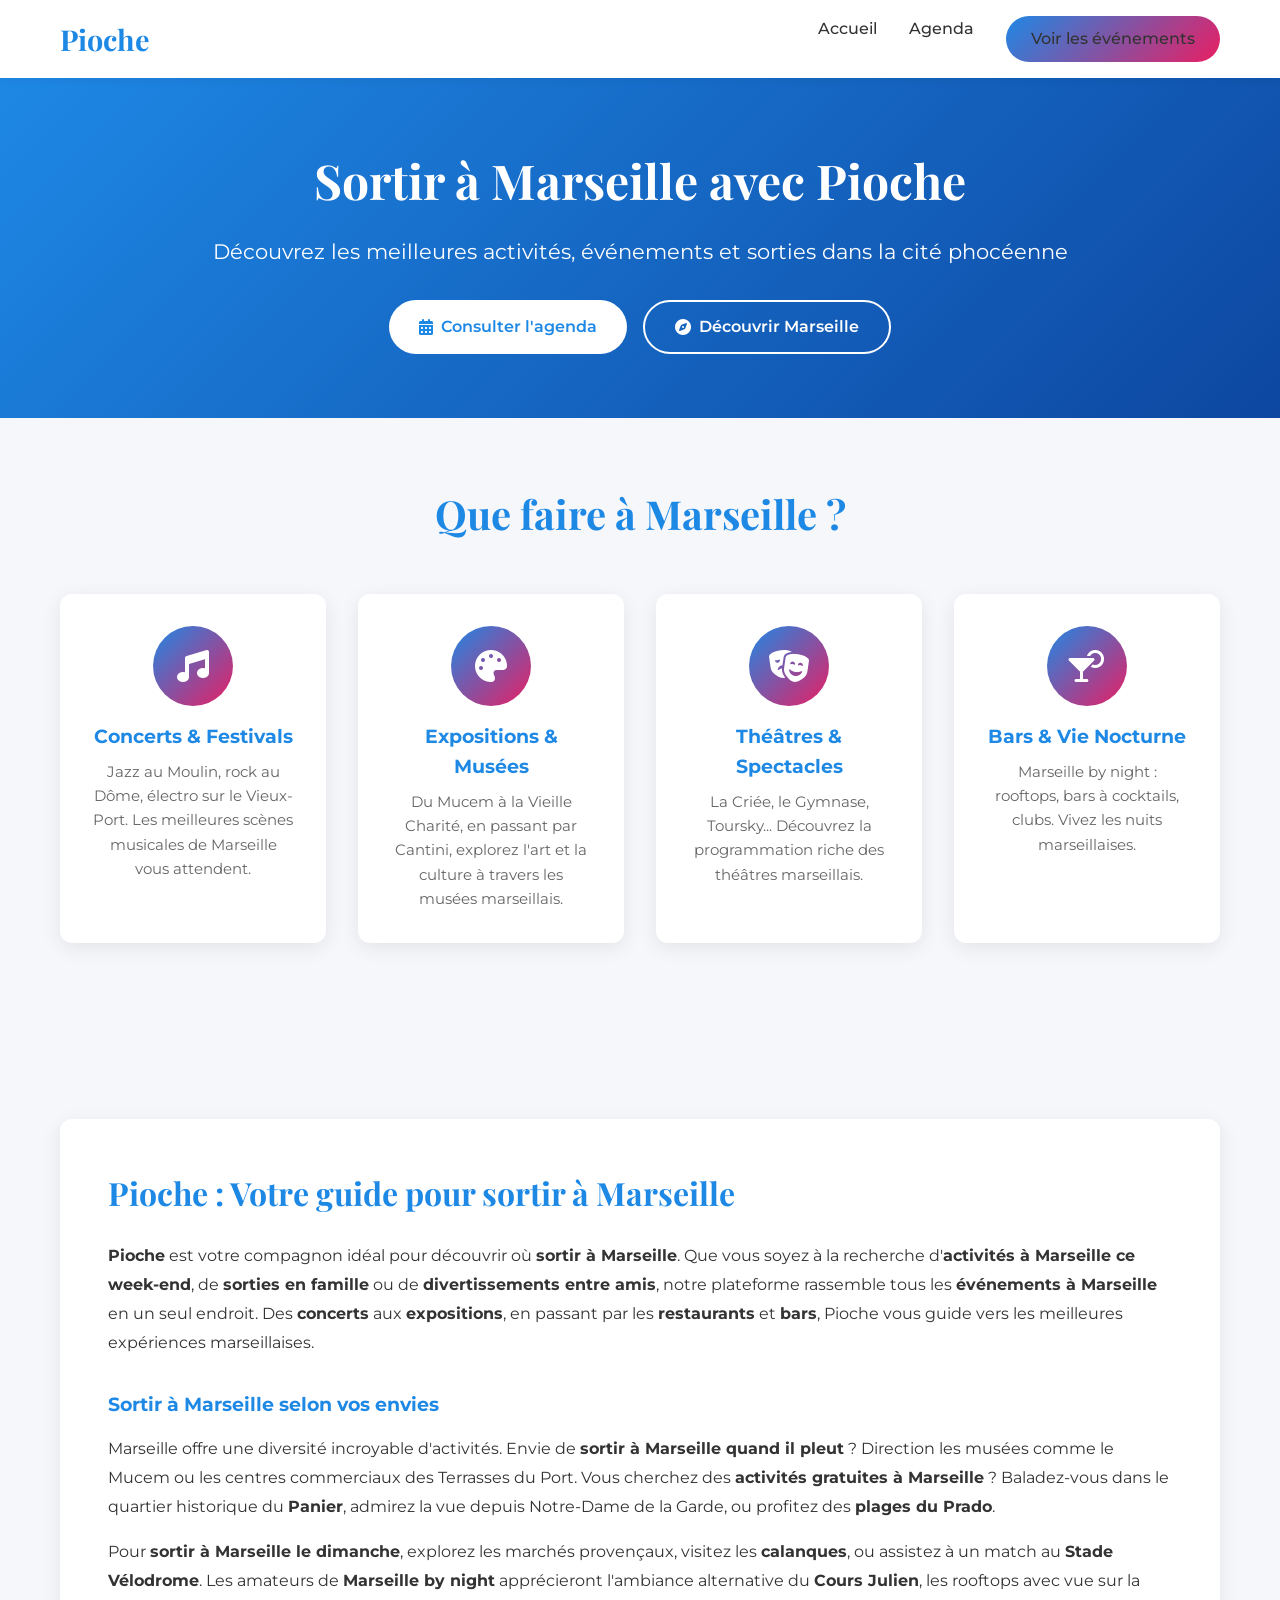
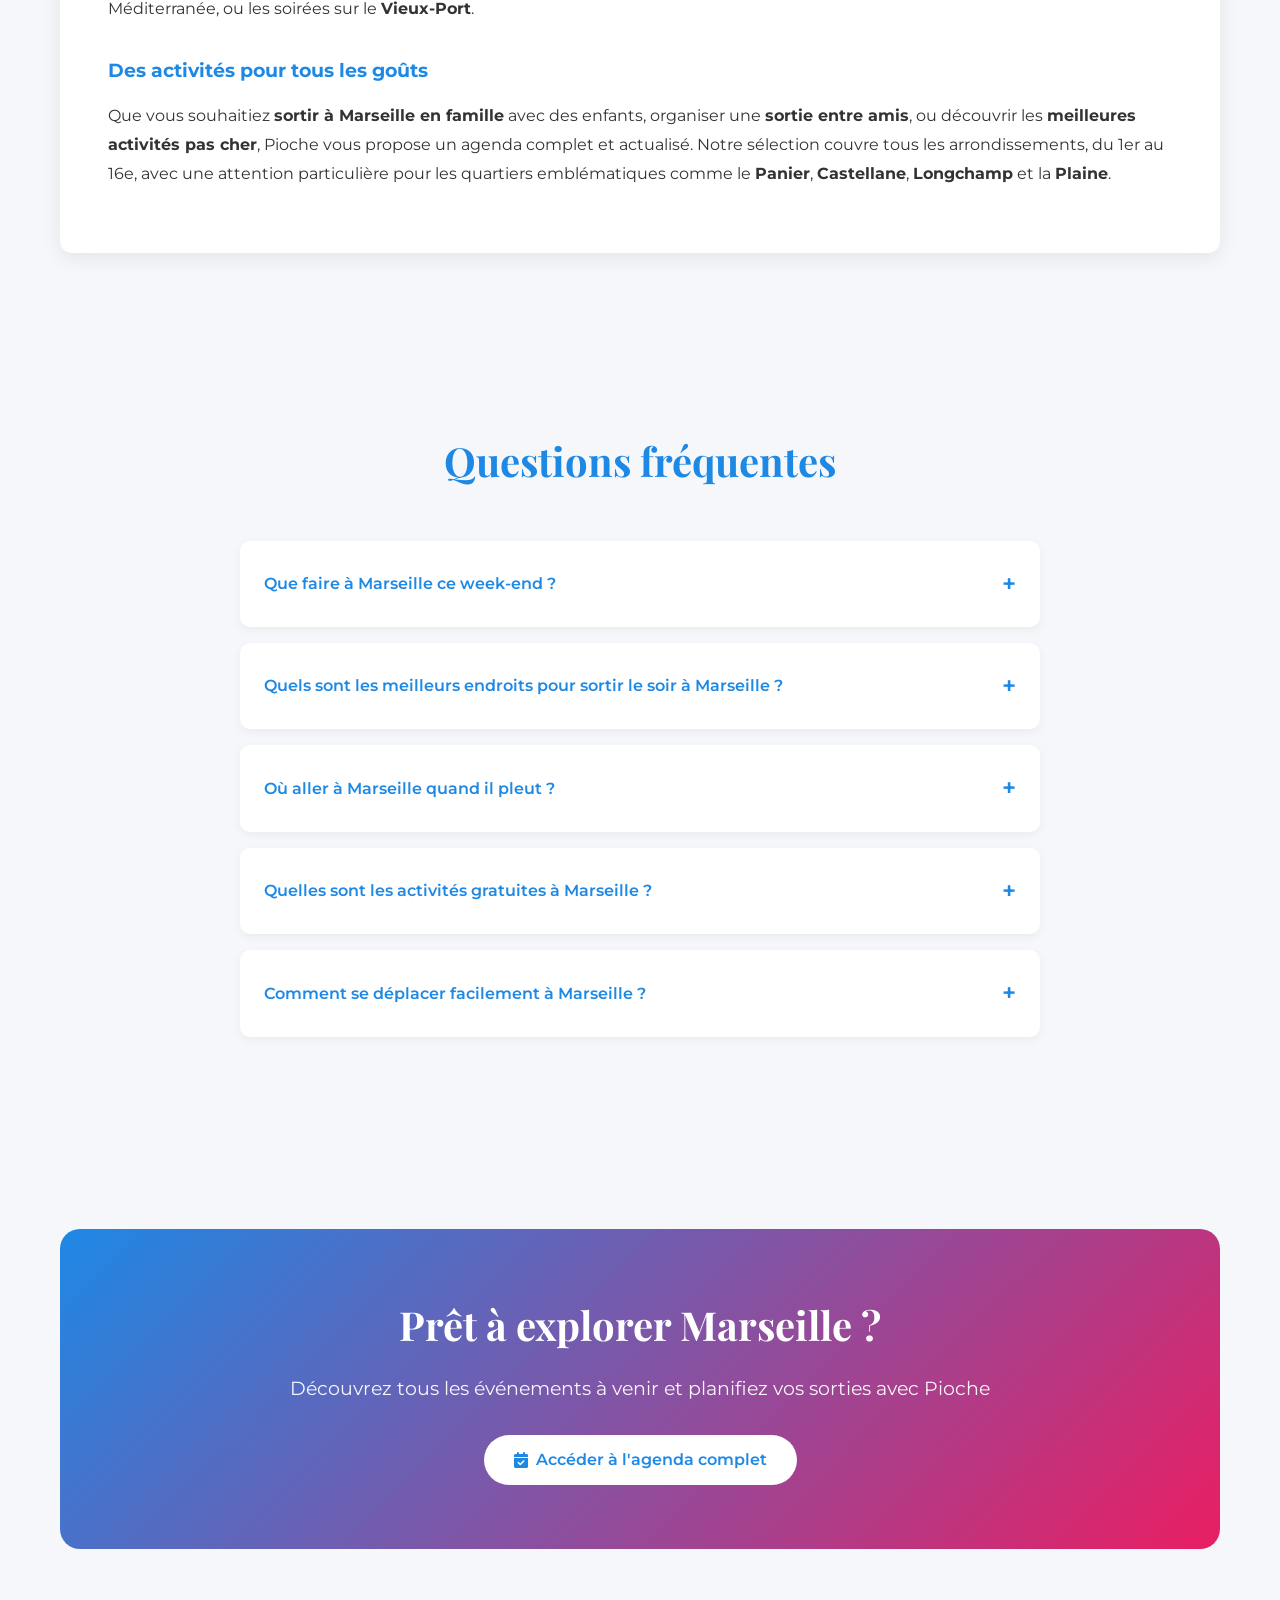
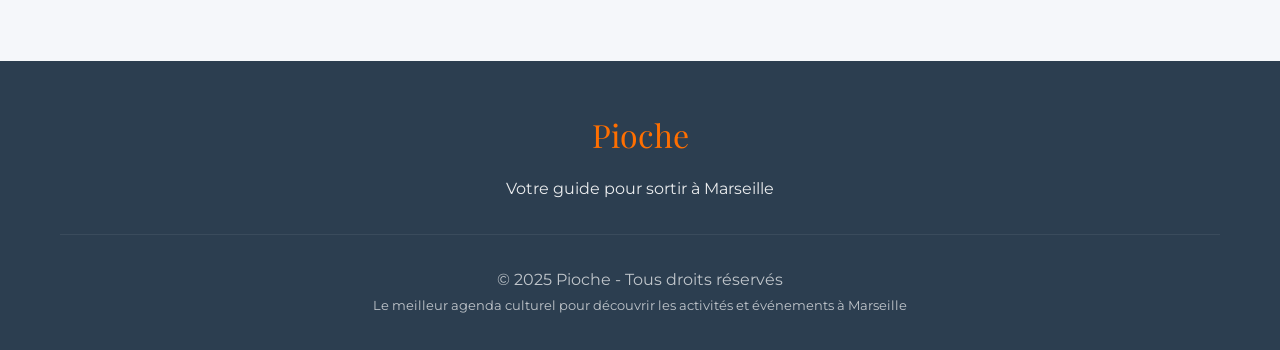
==== commit 726e162d: "Add files via upload" ====
--- a/index.html
+++ b/index.html
@@ -3,12 +3,12 @@
 <head>
   <meta charset="UTF-8">
   <meta name="viewport" content="width=device-width, initial-scale=1.0">
-  
+
   <!-- SEO Meta Tags Essentiels -->
   <title>Sortir à Marseille - Pioche | Guide des Activités & Événements 2025</title>
   <meta name="description" content="Découvrez où sortir à Marseille avec Pioche : concerts, expositions, théâtres, restaurants et bars. Trouvez les meilleures activités à Marseille ce week-end, en famille ou entre amis. Guide complet des sorties marseillaises.">
   <meta name="keywords" content="sortir à Marseille, activités Marseille, loisirs Marseille, que faire à Marseille, événements Marseille, Pioche, Marseille by night, sortir à Marseille ce week-end, concerts Marseille, expositions Marseille">
-  
+
   <!-- Open Graph pour les réseaux sociaux -->
   <meta property="og:title" content="Pioche - Sortir à Marseille | Guide des Événements & Activités 2025">
   <meta property="og:description" content="Découvrez tous les événements et activités à Marseille avec Pioche : concerts, expositions, théâtres. Votre guide pour sortir dans la cité phocéenne !">
@@ -17,20 +17,20 @@
   <meta property="og:type" content="website">
   <meta property="og:locale" content="fr_FR">
   <meta property="og:site_name" content="Pioche - Sortir à Marseille">
-  
+
   <!-- Twitter Card -->
   <meta name="twitter:card" content="summary_large_image">
   <meta name="twitter:title" content="Pioche - Sortir à Marseille | Guide Culturel 2025">
   <meta name="twitter:description" content="Tous les événements et activités à Marseille sur Pioche : concerts, expos, théâtres. Votre guide pour sortir à Marseille !">
   <meta name="twitter:image" content="https://pioche.me/images/pioche-twitter.jpg">
-  
+
   <!-- Canonical URL -->
   <link rel="canonical" href="https://pioche.me/">
-  
+
   <!-- Favicon -->
   <link rel="icon" type="image/x-icon" href="/favicon.ico">
   <link rel="apple-touch-icon" sizes="180x180" href="/apple-touch-icon.png">
-  
+
   <!-- Schema.org Structured Data -->
   <script type="application/ld+json">
   {
@@ -64,16 +64,17 @@
     }
   }
   </script>
-  
+
   <!-- Preconnect pour optimiser les performances -->
   <link rel="preconnect" href="https://fonts.googleapis.com">
   <link rel="preconnect" href="https://fonts.gstatic.com" crossorigin>
   <link rel="preconnect" href="https://cdnjs.cloudflare.com">
-  
+
   <!-- CSS externe -->
-  <link rel="stylesheet" href="https://cdnjs.cloudflare.com/ajax/libs/font-awesome/6.4.0/css/all.min.css">
+  <link rel="stylesheet" href="https://cdnjs.cloudflare.com/ajax/libs/font-awesome/6.4.0/css/all.min.css" integrity="sha512-iecdLmaskl7CVkqkXNQ/ZH/XLlvWZOJyj7Yy7tcenmpD1ypASozpmT/E0iPtmFIB46ZmdtAc9eNBvH0H/ZpiBw==" crossorigin="anonymous" referrerpolicy="no-referrer">
+
   <link href="https://fonts.googleapis.com/css2?family=Montserrat:wght@400;600;700&family=Playfair+Display:wght@700&display=swap" rel="stylesheet">
-  
+
   <style>
     :root {
       --primary-color: #1e88e5;
@@ -83,20 +84,20 @@
       --text-color: #333333;
       --accent-color: #e91e63;
     }
-    
+
     * {
       margin: 0;
       padding: 0;
       box-sizing: border-box;
     }
-    
+
     body {
       font-family: 'Montserrat', sans-serif;
       background-color: var(--background-color);
       color: var(--text-color);
       line-height: 1.6;
     }
-    
+
     /* Skip to main content for accessibility */
     .skip-link {
       position: absolute;
@@ -108,11 +109,11 @@
       text-decoration: none;
       z-index: 100;
     }
-    
+
     .skip-link:focus {
       top: 0;
     }
-    
+
     /* Navigation */
     nav {
       background: white;
@@ -121,7 +122,7 @@
       top: 0;
       z-index: 100;
     }
-    
+
     .nav-container {
       max-width: 1200px;
       margin: 0 auto;
@@ -130,7 +131,7 @@
       justify-content: space-between;
       align-items: center;
     }
-    
+
     .logo {
       font-family: 'Playfair Display', serif;
       font-size: 1.8rem;
@@ -138,24 +139,24 @@
       text-decoration: none;
       font-weight: 700;
     }
-    
+
     .nav-links {
       display: flex;
       gap: 2rem;
       list-style: none;
     }
-    
+
     .nav-links a {
       color: var(--text-color);
       text-decoration: none;
       font-weight: 500;
       transition: color 0.3s;
     }
-    
+
     .nav-links a:hover {
       color: var(--primary-color);
     }
-    
+
     .cta-button {
       background: linear-gradient(135deg, var(--primary-color), var(--accent-color));
       color: white;
@@ -166,12 +167,12 @@
       transition: transform 0.3s, box-shadow 0.3s;
       display: inline-block;
     }
-    
+
     .cta-button:hover {
       transform: translateY(-2px);
       box-shadow: 0 5px 20px rgba(30, 136, 229, 0.3);
     }
-    
+
     /* Hero Section */
     .hero {
       background: linear-gradient(135deg, var(--primary-color), #0d47a1);
@@ -179,20 +180,20 @@
       padding: 4rem 0;
       text-align: center;
     }
-    
+
     .hero-content {
       max-width: 1200px;
       margin: 0 auto;
       padding: 0 20px;
     }
-    
+
     .hero h1 {
       font-family: 'Playfair Display', serif;
       font-size: 3rem;
       margin-bottom: 1rem;
       animation: fadeInUp 0.8s ease;
     }
-    
+
     @keyframes fadeInUp {
       from {
         opacity: 0;
@@ -203,14 +204,14 @@
         transform: translateY(0);
       }
     }
-    
+
     .hero-subtitle {
       font-size: 1.3rem;
       margin-bottom: 2rem;
       opacity: 0.95;
       animation: fadeInUp 0.8s ease 0.2s both;
     }
-    
+
     .hero-buttons {
       display: flex;
       gap: 1rem;
@@ -218,7 +219,7 @@
       flex-wrap: wrap;
       animation: fadeInUp 0.8s ease 0.4s both;
     }
-    
+
     .hero-cta {
       background: white;
       color: var(--primary-color);
@@ -231,34 +232,34 @@
       align-items: center;
       gap: 0.5rem;
     }
-    
+
     .hero-cta:hover {
       transform: scale(1.05);
       box-shadow: 0 10px 30px rgba(255, 255, 255, 0.3);
     }
-    
+
     .hero-cta-secondary {
       background: transparent;
       color: white;
       border: 2px solid white;
     }
-    
+
     .hero-cta-secondary:hover {
       background: white;
       color: var(--primary-color);
     }
-    
+
     /* Main Content Sections */
     .section {
       padding: 4rem 0;
     }
-    
+
     .section-container {
       max-width: 1200px;
       margin: 0 auto;
       padding: 0 20px;
     }
-    
+
     .section-title {
       font-family: 'Playfair Display', serif;
       font-size: 2.5rem;
@@ -266,7 +267,7 @@
       text-align: center;
       margin-bottom: 3rem;
     }
-    
+
     /* Categories Grid */
     .categories-grid {
       display: grid;
@@ -274,7 +275,7 @@
       gap: 2rem;
       margin-bottom: 3rem;
     }
-    
+
     .category-card {
       background: white;
       padding: 2rem;
@@ -283,13 +284,17 @@
       box-shadow: 0 5px 20px rgba(0, 0, 0, 0.08);
       transition: transform 0.3s, box-shadow 0.3s;
       cursor: pointer;
-    }
-    
-    .category-card:hover {
+      text-decoration: none;
+      color: inherit;
+      display: block;
+    }
+
+    a.category-card:hover {
       transform: translateY(-5px);
       box-shadow: 0 10px 30px rgba(0, 0, 0, 0.15);
-    }
-    
+      text-decoration: none;
+    }
+
     .category-icon {
       width: 80px;
       height: 80px;
@@ -302,17 +307,17 @@
       font-size: 2rem;
       color: white;
     }
-    
+
     .category-card h3 {
       color: var(--primary-color);
       margin-bottom: 0.5rem;
     }
-    
+
     .category-card p {
       color: #666;
       font-size: 0.95rem;
     }
-    
+
     /* Content Section */
     .content-section {
       background: white;
@@ -321,30 +326,30 @@
       box-shadow: 0 5px 20px rgba(0, 0, 0, 0.08);
       margin-bottom: 3rem;
     }
-    
+
     .content-section h2 {
       color: var(--primary-color);
       font-family: 'Playfair Display', serif;
       font-size: 2rem;
       margin-bottom: 1.5rem;
     }
-    
+
     .content-section h3 {
       color: var(--primary-color);
       margin: 2rem 0 1rem;
     }
-    
+
     .content-section p {
       line-height: 1.8;
       margin-bottom: 1rem;
     }
-    
+
     /* FAQ Section */
     .faq-container {
       max-width: 800px;
       margin: 0 auto;
     }
-    
+
     .faq-item {
       background: white;
       margin-bottom: 1rem;
@@ -352,7 +357,7 @@
       box-shadow: 0 3px 10px rgba(0, 0, 0, 0.05);
       overflow: hidden;
     }
-    
+
     .faq-question {
       padding: 1.5rem;
       font-weight: 600;
@@ -363,33 +368,33 @@
       align-items: center;
       transition: background 0.3s;
     }
-    
+
     .faq-question:hover {
       background: #f8f9fa;
     }
-    
+
     .faq-question::after {
       content: '+';
       font-size: 1.5rem;
       transition: transform 0.3s;
     }
-    
+
     .faq-item.active .faq-question::after {
       transform: rotate(45deg);
     }
-    
+
     .faq-answer {
       padding: 0 1.5rem;
       max-height: 0;
       overflow: hidden;
       transition: max-height 0.3s, padding 0.3s;
     }
-    
+
     .faq-item.active .faq-answer {
       padding: 0 1.5rem 1.5rem;
       max-height: 500px;
     }
-    
+
     /* CTA Section */
     .cta-section {
       background: linear-gradient(135deg, var(--primary-color), var(--accent-color));
@@ -399,19 +404,19 @@
       border-radius: 20px;
       margin: 3rem 0;
     }
-    
+
     .cta-section h2 {
       font-family: 'Playfair Display', serif;
       font-size: 2.5rem;
       margin-bottom: 1rem;
     }
-    
+
     .cta-section p {
       font-size: 1.2rem;
       margin-bottom: 2rem;
       opacity: 0.95;
     }
-    
+
     /* Footer */
     footer {
       background: #2c3e50;
@@ -419,59 +424,59 @@
       padding: 3rem 0 2rem;
       text-align: center;
     }
-    
+
     .footer-content {
       max-width: 1200px;
       margin: 0 auto;
       padding: 0 20px;
     }
-    
+
     .footer-brand {
       font-family: 'Playfair Display', serif;
       font-size: 2rem;
       margin-bottom: 1rem;
       color: var(--secondary-color);
     }
-    
+
     .footer-tagline {
       margin-bottom: 2rem;
       opacity: 0.9;
     }
-    
+
     .footer-copyright {
       padding-top: 2rem;
       border-top: 1px solid rgba(255, 255, 255, 0.1);
       margin-top: 2rem;
       opacity: 0.7;
     }
-    
+
     /* Mobile Responsive */
     @media (max-width: 768px) {
       .nav-links {
         display: none;
       }
-      
+
       .hero h1 {
         font-size: 2rem;
       }
-      
+
       .hero-subtitle {
         font-size: 1.1rem;
       }
-      
+
       .section-title {
         font-size: 2rem;
       }
-      
+
       .categories-grid {
         grid-template-columns: 1fr;
       }
-      
+
       .content-section {
         padding: 2rem;
       }
     }
-    
+
     /* Visually Hidden for Accessibility */
     .visually-hidden {
       position: absolute;
@@ -489,141 +494,125 @@
 <body>
   <!-- Skip link for accessibility -->
   <a href="#main-content" class="skip-link">Aller au contenu principal</a>
-  
+
   <!-- Navigation -->
   <nav>
     <div class="nav-container">
-      <a href="/" class="logo">Pioche</a>
+      <a href="/" class="logo" aria-label="Accueil Pioche">Pioche</a>
       <ul class="nav-links">
-        <li><a href="/">Accueil</a></li>
-        <li><a href="/agenda.html">Agenda</a></li>
-        <li><a href="/agenda.html" class="cta-button">Voir les événements</a></li>
+        <li><a href="/" aria-label="Accueil">Accueil</a></li>
+        <li><a href="/agenda.html" aria-label="Agenda des événements">Agenda</a></li>
+        <li><a href="/agenda.html" class="cta-button" aria-label="Voir les événements"><span>Voir les événements</span></a></li>
       </ul>
     </div>
   </nav>
-  
+
   <!-- Hero Section -->
   <header class="hero">
     <div class="hero-content">
       <h1>Sortir à Marseille avec Pioche</h1>
       <p class="hero-subtitle">Découvrez les meilleures activités, événements et sorties dans la cité phocéenne</p>
       <div class="hero-buttons">
-        <a href="/agenda.html" class="hero-cta">
-          <i class="fas fa-calendar-alt"></i>
-          Consulter l'agenda
+        <a href="/agenda.html" class="hero-cta" aria-label="Consulter l'agenda">
+          <i class="fas fa-calendar-alt" aria-hidden="true"></i>
+          <span>Consulter l'agenda</span>
         </a>
-        <a href="#decouvrir" class="hero-cta hero-cta-secondary">
-          <i class="fas fa-compass"></i>
-          Découvrir Marseille
+        <a href="#decouvrir" class="hero-cta hero-cta-secondary" aria-label="Découvrir Marseille">
+          <i class="fas fa-compass" aria-hidden="true"></i>
+          <span>Découvrir Marseille</span>
         </a>
       </div>
     </div>
   </header>
-  
+
   <main id="main-content">
     <!-- Categories Section -->
     <section class="section" id="decouvrir">
       <div class="section-container">
         <h2 class="section-title">Que faire à Marseille ?</h2>
-        
+
         <div class="categories-grid">
-          <div class="category-card">
+          <a href="/agenda.html" class="category-card" aria-label="Concerts & Festivals">
             <div class="category-icon">
-              <i class="fas fa-music"></i>
+              <i class="fas fa-music" aria-hidden="true"></i>
             </div>
             <h3>Concerts & Festivals</h3>
             <p>Jazz au Moulin, rock au Dôme, électro sur le Vieux-Port. Les meilleures scènes musicales de Marseille vous attendent.</p>
-          </div>
-          
-          <div class="category-card">
+          </a>
+
+          <a href="/agenda.html" class="category-card" aria-label="Expositions & Musées">
             <div class="category-icon">
-              <i class="fas fa-palette"></i>
+              <i class="fas fa-palette" aria-hidden="true"></i>
             </div>
             <h3>Expositions & Musées</h3>
             <p>Du Mucem à la Vieille Charité, en passant par Cantini, explorez l'art et la culture à travers les musées marseillais.</p>
-          </div>
-          
-          <div class="category-card">
+          </a>
+
+          <a href="/agenda.html" class="category-card" aria-label="Théâtres & Spectacles">
             <div class="category-icon">
-              <i class="fas fa-theater-masks"></i>
+              <i class="fas fa-theater-masks" aria-hidden="true"></i>
             </div>
             <h3>Théâtres & Spectacles</h3>
             <p>La Criée, le Gymnase, Toursky... Découvrez la programmation riche des théâtres marseillais.</p>
-          </div>
-          
-          <div class="category-card">
+          </a>
+
+          <a href="/agenda.html" class="category-card" aria-label="Bars & Vie Nocturne">
             <div class="category-icon">
-              <i class="fas fa-utensils"></i>
-            </div>
-            <h3>Restaurants & Gastronomie</h3>
-            <p>Bouillabaisse sur le Vieux-Port, tapas au Cours Julien, cuisine du monde au Panier.</p>
-          </div>
-          
-          <div class="category-card">
-            <div class="category-icon">
-              <i class="fas fa-cocktail"></i>
+              <i class="fas fa-cocktail" aria-hidden="true"></i>
             </div>
             <h3>Bars & Vie Nocturne</h3>
             <p>Marseille by night : rooftops, bars à cocktails, clubs. Vivez les nuits marseillaises.</p>
-          </div>
-          
-          <div class="category-card">
-            <div class="category-icon">
-              <i class="fas fa-umbrella-beach"></i>
-            </div>
-            <h3>Plages & Nature</h3>
-            <p>Des plages du Prado aux calanques de Sormiou, profitez du soleil méditerranéen.</p>
-          </div>
+          </a>
         </div>
       </div>
     </section>
-    
+
     <!-- Content SEO Section -->
     <section class="section">
       <div class="section-container">
         <div class="content-section">
           <h2>Pioche : Votre guide pour sortir à Marseille</h2>
           <p>
-            <strong>Pioche</strong> est votre compagnon idéal pour découvrir où <strong>sortir à Marseille</strong>. 
-            Que vous soyez à la recherche d'<strong>activités à Marseille ce week-end</strong>, de 
-            <strong>sorties en famille</strong> ou de <strong>divertissements entre amis</strong>, notre plateforme 
-            rassemble tous les <strong>événements à Marseille</strong> en un seul endroit. Des <strong>concerts</strong> 
-            aux <strong>expositions</strong>, en passant par les <strong>restaurants</strong> et <strong>bars</strong>, 
+            <strong>Pioche</strong> est votre compagnon idéal pour découvrir où <strong>sortir à Marseille</strong>.
+            Que vous soyez à la recherche d'<strong>activités à Marseille ce week-end</strong>, de
+            <strong>sorties en famille</strong> ou de <strong>divertissements entre amis</strong>, notre plateforme
+            rassemble tous les <strong>événements à Marseille</strong> en un seul endroit. Des <strong>concerts</strong>
+            aux <strong>expositions</strong>, en passant par les <strong>restaurants</strong> et <strong>bars</strong>,
             Pioche vous guide vers les meilleures expériences marseillaises.
           </p>
-          
+
           <h3>Sortir à Marseille selon vos envies</h3>
           <p>
-            Marseille offre une diversité incroyable d'activités. Envie de <strong>sortir à Marseille quand il pleut</strong> ? 
-            Direction les musées comme le Mucem ou les centres commerciaux des Terrasses du Port. Vous cherchez des 
-            <strong>activités gratuites à Marseille</strong> ? Baladez-vous dans le quartier historique du <strong>Panier</strong>, 
+            Marseille offre une diversité incroyable d'activités. Envie de <strong>sortir à Marseille quand il pleut</strong> ?
+            Direction les musées comme le Mucem ou les centres commerciaux des Terrasses du Port. Vous cherchez des
+            <strong>activités gratuites à Marseille</strong> ? Baladez-vous dans le quartier historique du <strong>Panier</strong>,
             admirez la vue depuis Notre-Dame de la Garde, ou profitez des <strong>plages du Prado</strong>.
           </p>
-          
+
           <p>
-            Pour <strong>sortir à Marseille le dimanche</strong>, explorez les marchés provençaux, visitez les 
-            <strong>calanques</strong>, ou assistez à un match au <strong>Stade Vélodrome</strong>. Les amateurs de 
-            <strong>Marseille by night</strong> apprécieront l'ambiance alternative du <strong>Cours Julien</strong>, 
+            Pour <strong>sortir à Marseille le dimanche</strong>, explorez les marchés provençaux, visitez les
+            <strong>calanques</strong>, ou assistez à un match au <strong>Stade Vélodrome</strong>. Les amateurs de
+            <strong>Marseille by night</strong> apprécieront l'ambiance alternative du <strong>Cours Julien</strong>,
             les rooftops avec vue sur la Méditerranée, ou les soirées sur le <strong>Vieux-Port</strong>.
           </p>
-          
+
           <h3>Des activités pour tous les goûts</h3>
           <p>
-            Que vous souhaitiez <strong>sortir à Marseille en famille</strong> avec des enfants, organiser une 
-            <strong>sortie entre amis</strong>, ou découvrir les <strong>meilleures activités pas cher</strong>, 
-            Pioche vous propose un agenda complet et actualisé. Notre sélection couvre tous les arrondissements, 
-            du 1er au 16e, avec une attention particulière pour les quartiers emblématiques comme le 
+            Que vous souhaitiez <strong>sortir à Marseille en famille</strong> avec des enfants, organiser une
+            <strong>sortie entre amis</strong>, ou découvrir les <strong>meilleures activités pas cher</strong>,
+            Pioche vous propose un agenda complet et actualisé. Notre sélection couvre tous les arrondissements,
+            du 1er au 16e, avec une attention particulière pour les quartiers emblématiques comme le
             <strong>Panier</strong>, <strong>Castellane</strong>, <strong>Longchamp</strong> et la <strong>Plaine</strong>.
           </p>
         </div>
       </div>
     </section>
-    
+
     <!-- FAQ Section -->
     <section class="section">
       <div class="section-container">
         <h2 class="section-title">Questions fréquentes</h2>
-        
+
         <div class="faq-container">
           <div class="faq-item">
             <div class="faq-question">
@@ -631,62 +620,62 @@
             </div>
             <div class="faq-answer">
               <p>
-                Ce week-end à Marseille, profitez des nombreux événements culturels : expositions au Mucem, 
-                concerts sur le Vieux-Port, marchés provençaux au Cours Julien, ou balades dans les calanques. 
+                Ce week-end à Marseille, profitez des nombreux événements culturels : expositions au Mucem,
+                concerts sur le Vieux-Port, marchés provençaux au Cours Julien, ou balades dans les calanques.
                 Consultez notre agenda Pioche mis à jour quotidiennement pour découvrir tous les événements du week-end.
               </p>
             </div>
           </div>
-          
+
           <div class="faq-item">
             <div class="faq-question">
               Quels sont les meilleurs endroits pour sortir le soir à Marseille ?
             </div>
             <div class="faq-answer">
               <p>
-                Pour sortir le soir à Marseille, dirigez-vous vers le Cours Julien pour ses bars alternatifs et concerts, 
-                le Vieux-Port pour ses terrasses animées et restaurants, ou la Plaine pour son ambiance étudiante. 
+                Pour sortir le soir à Marseille, dirigez-vous vers le Cours Julien pour ses bars alternatifs et concerts,
+                le Vieux-Port pour ses terrasses animées et restaurants, ou la Plaine pour son ambiance étudiante.
                 Les théâtres de la Criée et du Gymnase proposent également d'excellents spectacles en soirée.
               </p>
             </div>
           </div>
-          
+
           <div class="faq-item">
             <div class="faq-question">
               Où aller à Marseille quand il pleut ?
             </div>
             <div class="faq-answer">
               <p>
-                Les jours de pluie, visitez les musées marseillais : le Mucem pour l'art contemporain, 
-                le musée Cantini pour les beaux-arts, ou le musée d'Histoire de Marseille. 
-                Les Terrasses du Port offrent shopping et restauration à l'abri, tandis que les cinémas 
+                Les jours de pluie, visitez les musées marseillais : le Mucem pour l'art contemporain,
+                le musée Cantini pour les beaux-arts, ou le musée d'Histoire de Marseille.
+                Les Terrasses du Port offrent shopping et restauration à l'abri, tandis que les cinémas
                 comme le Pathé Madeleine proposent les dernières sorties.
               </p>
             </div>
           </div>
-          
+
           <div class="faq-item">
             <div class="faq-question">
               Quelles sont les activités gratuites à Marseille ?
             </div>
             <div class="faq-answer">
               <p>
-                Marseille regorge d'activités gratuites : balade dans le quartier historique du Panier, 
-                visite de la cathédrale de la Major, promenade sur la Corniche Kennedy, découverte des plages du Prado, 
-                ou montée à Notre-Dame de la Garde pour une vue panoramique. Le parc Longchamp et le jardin du Pharo 
+                Marseille regorge d'activités gratuites : balade dans le quartier historique du Panier,
+                visite de la cathédrale de la Major, promenade sur la Corniche Kennedy, découverte des plages du Prado,
+                ou montée à Notre-Dame de la Garde pour une vue panoramique. Le parc Longchamp et le jardin du Pharo
                 sont parfaits pour une pause nature en ville.
               </p>
             </div>
           </div>
-          
+
           <div class="faq-item">
             <div class="faq-question">
               Comment se déplacer facilement à Marseille ?
             </div>
             <div class="faq-answer">
               <p>
-                Marseille dispose d'un réseau de transports en commun RTM efficace : métro (2 lignes), 
-                tramway (3 lignes) et nombreux bus. Le vélo en libre-service "Le Vélo" est idéal pour 
+                Marseille dispose d'un réseau de transports en commun RTM efficace : métro (2 lignes),
+                tramway (3 lignes) et nombreux bus. Le vélo en libre-service "Le Vélo" est idéal pour
                 les courtes distances. Pour les calanques, optez pour les navettes maritimes depuis le Vieux-Port.
               </p>
             </div>
@@ -694,22 +683,22 @@
         </div>
       </div>
     </section>
-    
+
     <!-- CTA Section -->
     <section class="section">
       <div class="section-container">
         <div class="cta-section">
           <h2>Prêt à explorer Marseille ?</h2>
           <p>Découvrez tous les événements à venir et planifiez vos sorties avec Pioche</p>
-          <a href="/agenda.html" class="hero-cta">
-            <i class="fas fa-calendar-check"></i>
-            Accéder à l'agenda complet
+          <a href="/agenda.html" class="hero-cta" aria-label="Accéder à l'agenda complet des événements">
+            <i class="fas fa-calendar-check" aria-hidden="true"></i>
+            <span>Accéder à l'agenda complet</span>
           </a>
         </div>
       </div>
     </section>
   </main>
-  
+
   <footer>
     <div class="footer-content">
       <div class="footer-brand">Pioche</div>
@@ -720,14 +709,14 @@
       </p>
     </div>
   </footer>
-  
+
   <script>
     // FAQ Toggle
     document.querySelectorAll('.faq-question').forEach(question => {
       question.addEventListener('click', () => {
         const faqItem = question.parentElement;
         faqItem.classList.toggle('active');
-        
+
         // Close other FAQs
         document.querySelectorAll('.faq-item').forEach(item => {
           if (item !== faqItem) {
@@ -736,7 +725,7 @@
         });
       });
     });
-    
+
     // Smooth scroll for anchor links
     document.querySelectorAll('a[href^="#"]').forEach(anchor => {
       anchor.addEventListener('click', function(e) {
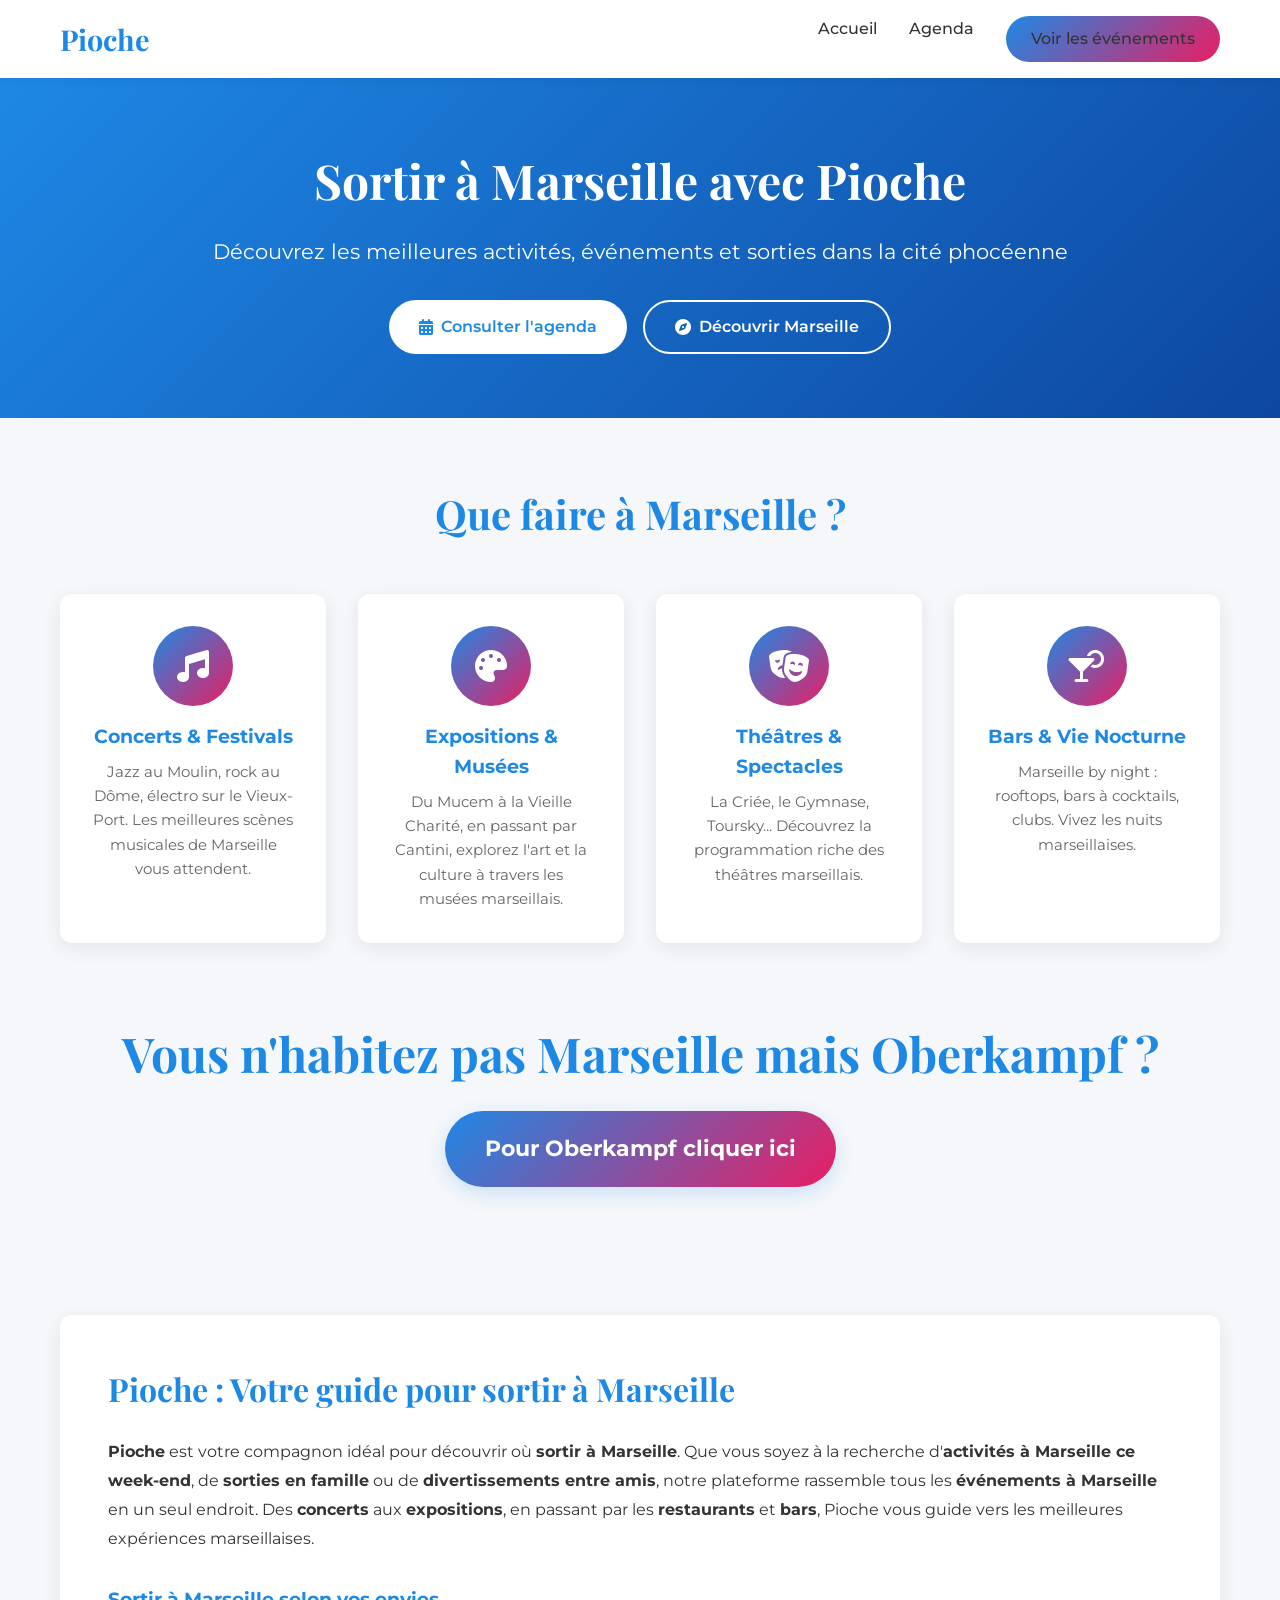
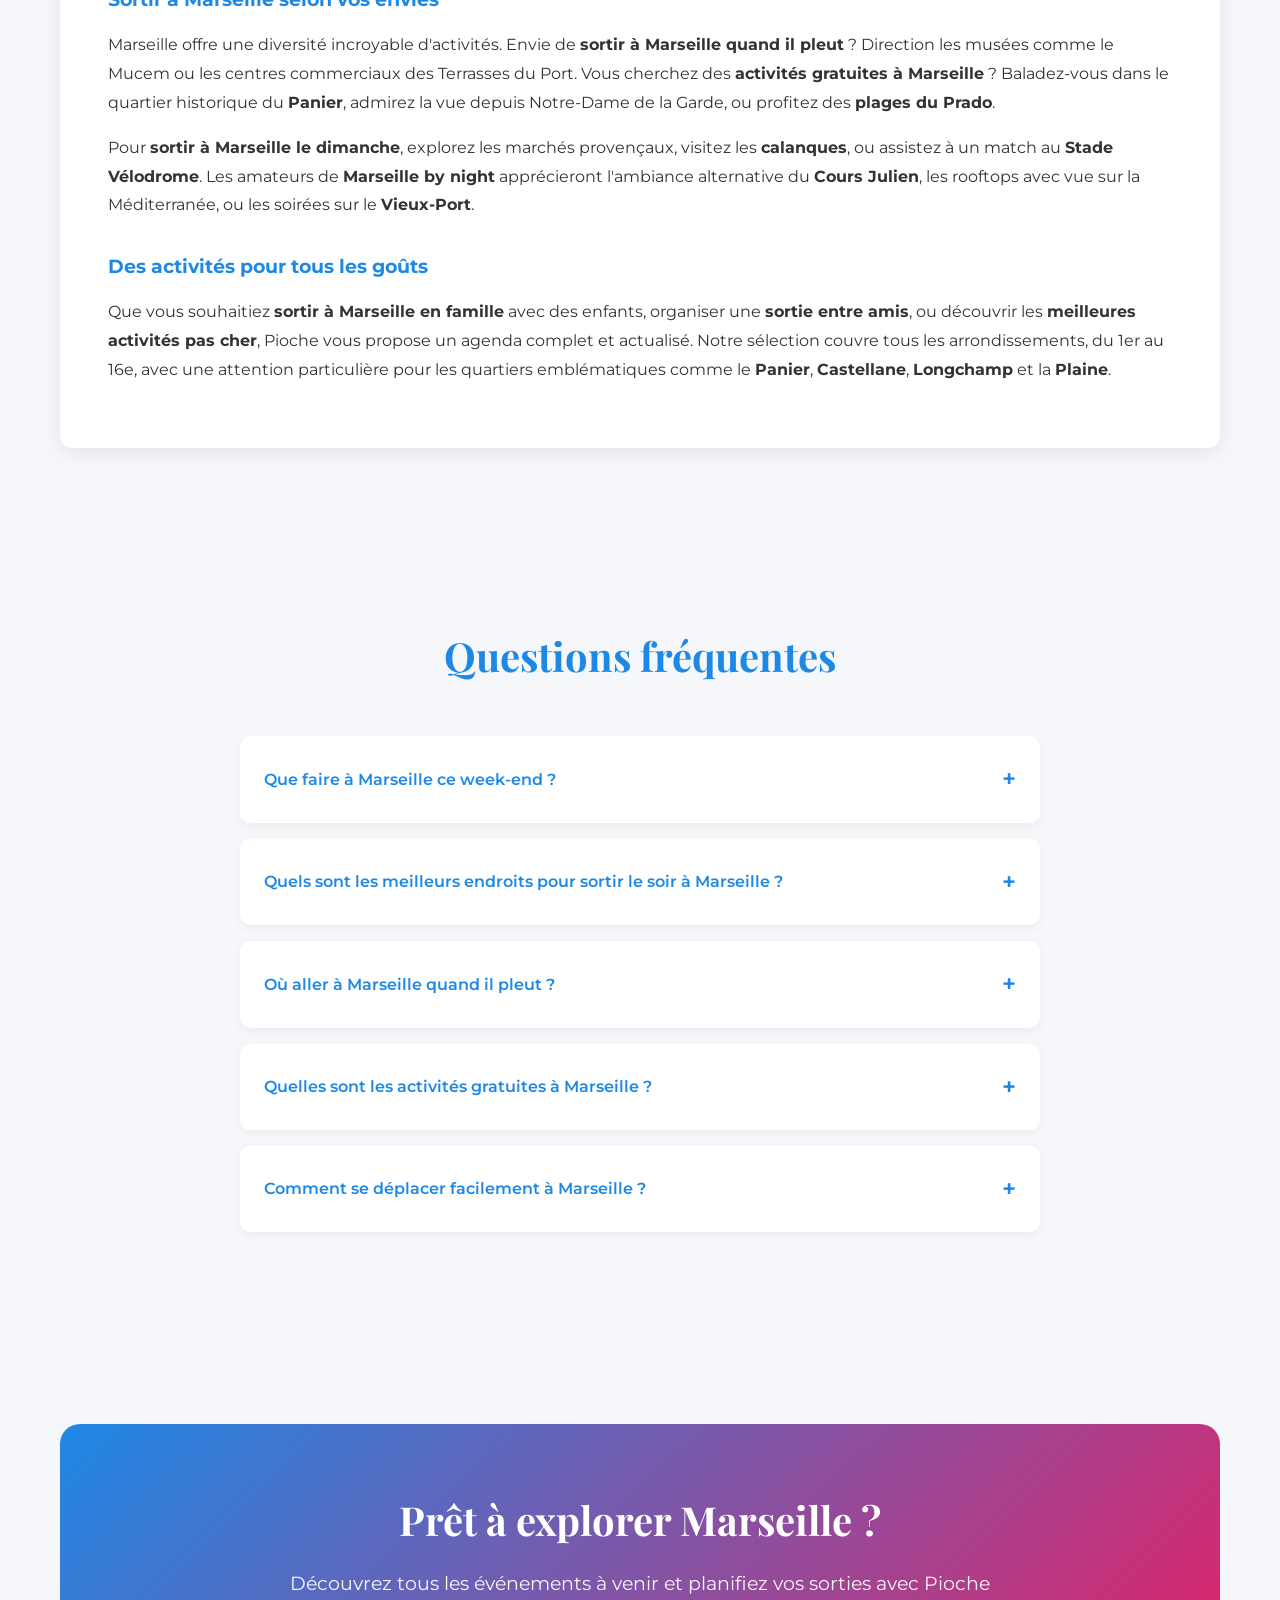
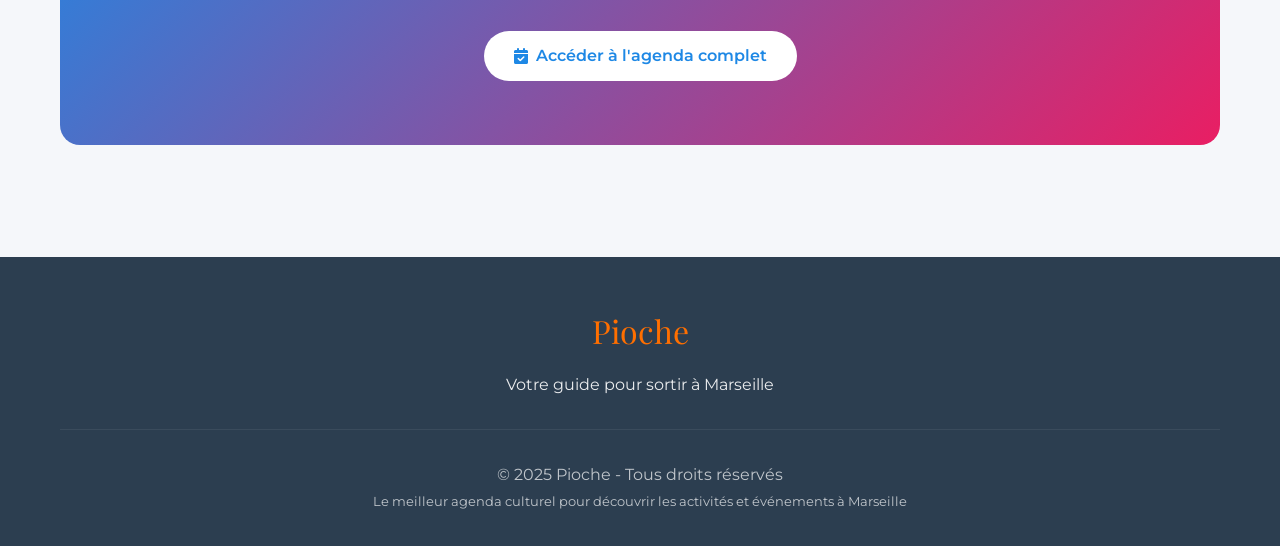
==== commit 63a7768c: "Pas Marseille mais Oberkampf" ====
--- a/index.html
+++ b/index.html
@@ -4,8 +4,11 @@
   <meta charset="UTF-8">
   <meta name="viewport" content="width=device-width, initial-scale=1.0">
 
+  <script async src="https://pagead2.googlesyndication.com/pagead/js/adsbygoogle.js?client=ca-pub-6987888174560386"
+     crossorigin="anonymous"></script>
+
   <!-- SEO Meta Tags Essentiels -->
-  <title>Sortir à Marseille - Pioche | Guide des Activités & Événements 2025</title>
+  <title>Sortir à Marseille - Pioche | Guide des Soirées & Événements 2025</title>
   <meta name="description" content="Découvrez où sortir à Marseille avec Pioche : concerts, expositions, théâtres, restaurants et bars. Trouvez les meilleures activités à Marseille ce week-end, en famille ou entre amis. Guide complet des sorties marseillaises.">
   <meta name="keywords" content="sortir à Marseille, activités Marseille, loisirs Marseille, que faire à Marseille, événements Marseille, Pioche, Marseille by night, sortir à Marseille ce week-end, concerts Marseille, expositions Marseille">
 
@@ -318,6 +321,43 @@
       font-size: 0.95rem;
     }
 
+
+    /* Oberkampf invitation below the Marseille categories */
+    .oberkampf-invitation {
+      text-align: center;
+      margin: 1.5rem auto 0;
+      padding: 2rem 1rem 0;
+    }
+
+    .oberkampf-invitation h2 {
+      font-family: 'Playfair Display', serif;
+      font-size: clamp(2rem, 4vw, 3rem);
+      line-height: 1.25;
+      color: var(--primary-color);
+      margin-bottom: 1.75rem;
+    }
+
+    .oberkampf-link {
+      display: inline-flex;
+      justify-content: center;
+      align-items: center;
+      background: linear-gradient(135deg, var(--primary-color), var(--accent-color));
+      color: white;
+      padding: 1.25rem 2.5rem;
+      border-radius: 40px;
+      font-size: clamp(1.1rem, 2.5vw, 1.4rem);
+      font-weight: 700;
+      text-decoration: none;
+      box-shadow: 0 6px 20px rgba(30, 136, 229, 0.2);
+      transition: transform 0.3s, box-shadow 0.3s;
+    }
+
+    .oberkampf-link:hover,
+    .oberkampf-link:focus-visible {
+      transform: translateY(-3px);
+      box-shadow: 0 10px 28px rgba(30, 136, 229, 0.3);
+    }
+
     /* Content Section */
     .content-section {
       background: white;
@@ -490,6 +530,14 @@
       border-width: 0;
     }
   </style>
+  <!-- Google tag (gtag.js) -->
+<script async src="https://www.googletagmanager.com/gtag/js?id=G-XXXXXXXXXX"></script>
+<script>
+  window.dataLayer = window.dataLayer || [];
+  function gtag(){dataLayer.push(arguments);}
+  gtag('js', new Date());
+  gtag('config', 'G-V5D8WPSPGB');
+</script>
 </head>
 <body>
   <!-- Skip link for accessibility -->
@@ -564,6 +612,11 @@
             <p>Marseille by night : rooftops, bars à cocktails, clubs. Vivez les nuits marseillaises.</p>
           </a>
         </div>
+
+        <div class="oberkampf-invitation">
+          <h2>Vous n'habitez pas Marseille mais Oberkampf ?</h2>
+          <a class="oberkampf-link" href="https://pioche.me/oberkampf">Pour Oberkampf cliquer ici</a>
+        </div>
       </div>
     </section>
 
@@ -741,4 +794,6 @@
     });
   </script>
 </body>
-</html>+
+</html>
+
